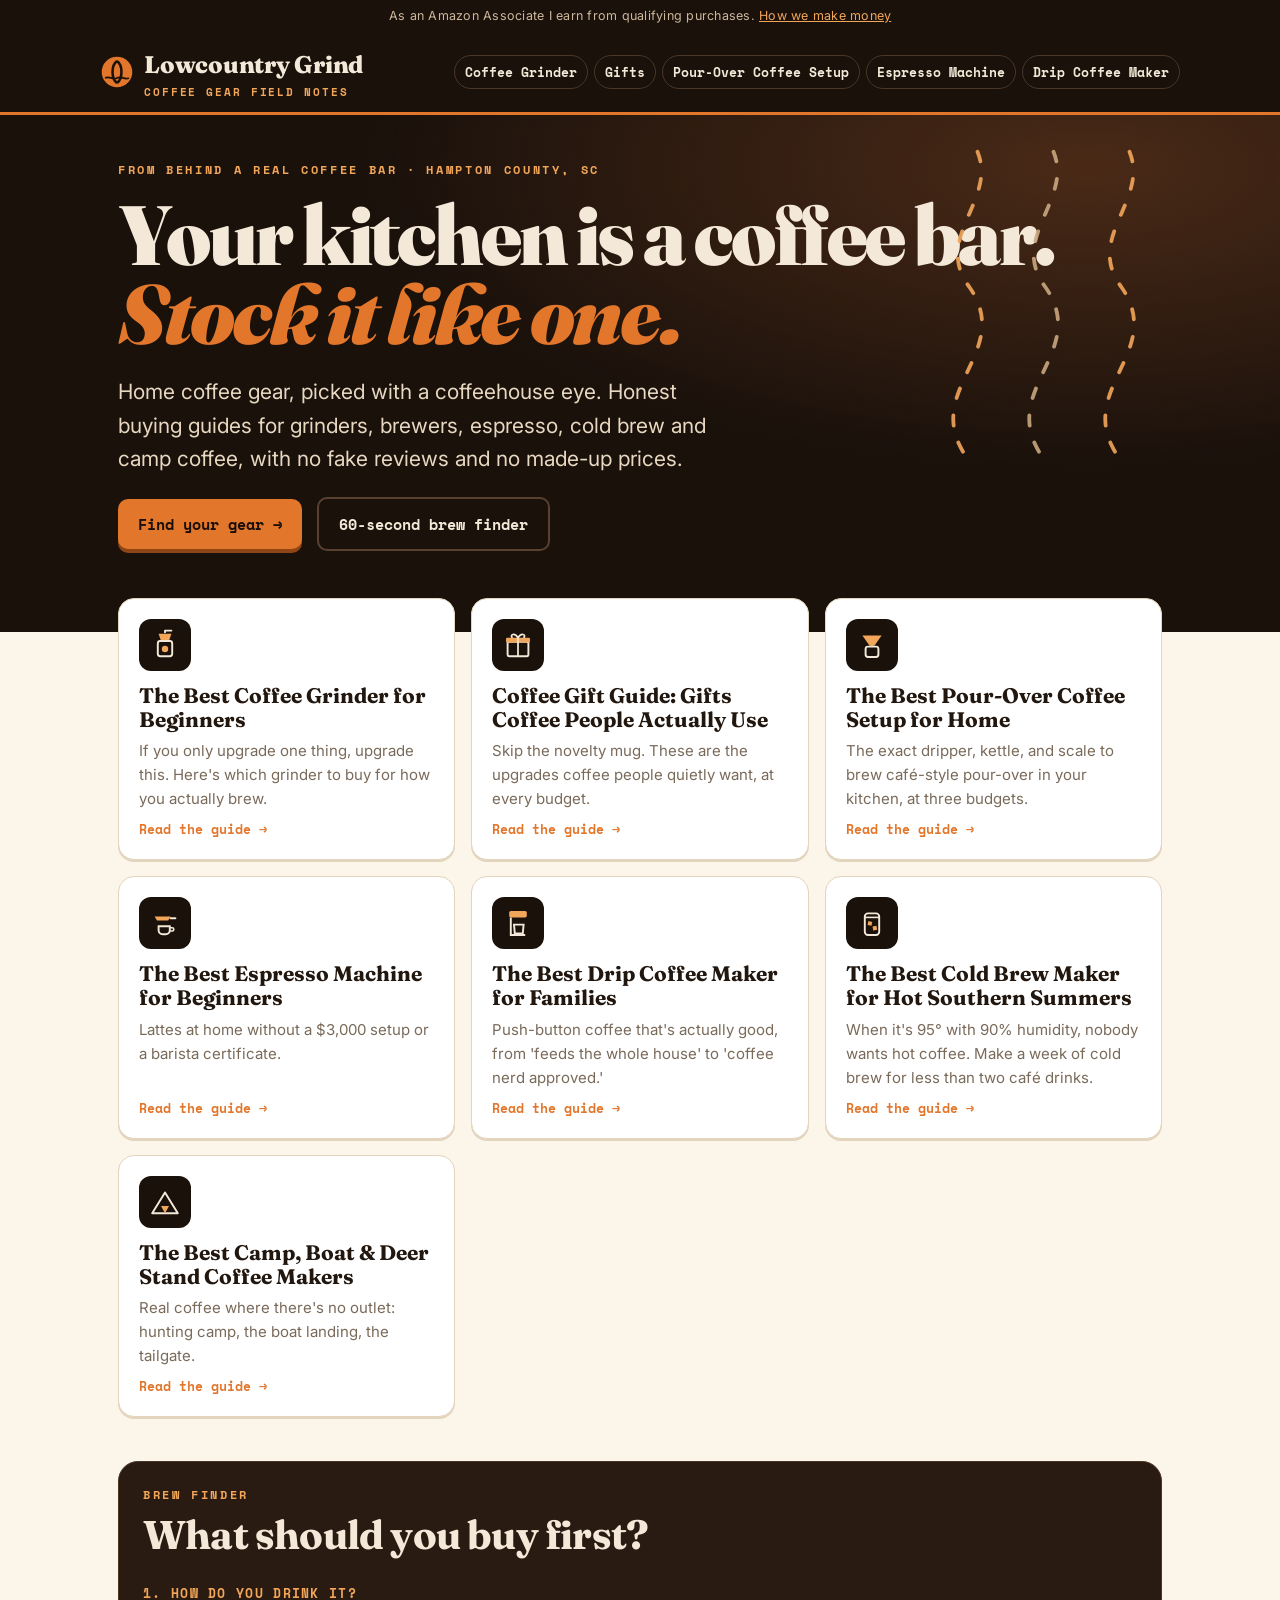
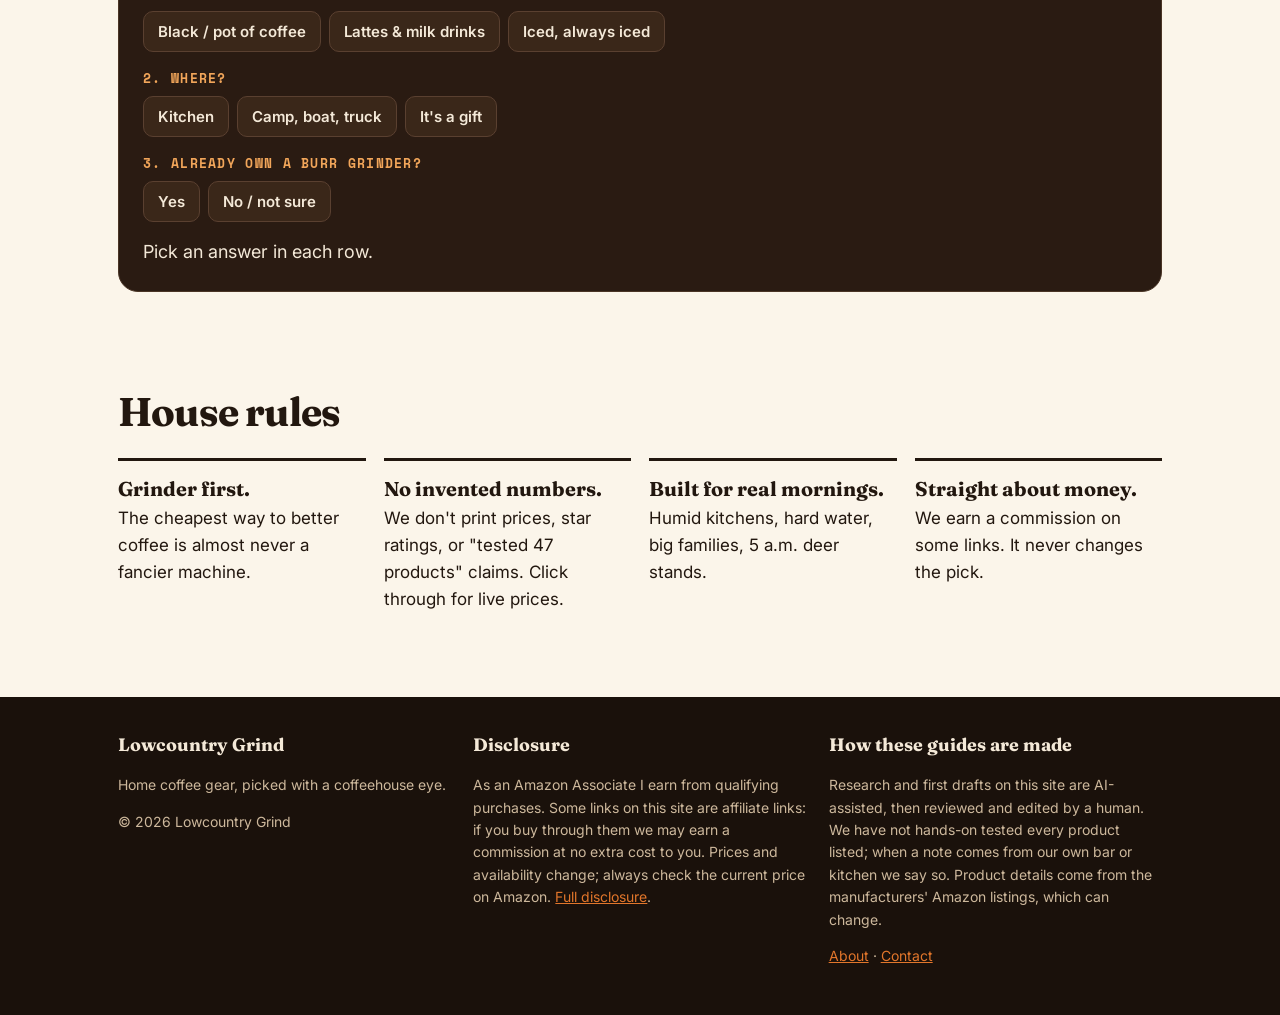
==== site/index.html @ ae2f2e87 "Lowcountry Grind: initial site from Grok Bot; fix empty AFF_TAG wiping the affiliate tag Co-Authored" ====
<!doctype html>
<html lang="en">
<head>
<meta charset="utf-8">
<meta name="viewport" content="width=device-width,initial-scale=1">
<title>Lowcountry Grind: Home coffee gear, picked with a coffeehouse eye.</title>
<meta name="description" content="Home coffee gear, picked with a coffeehouse eye.">
<link rel="canonical" href="https://example.com/">
<meta property="og:title" content="Lowcountry Grind: Home coffee gear, picked with a coffeehouse eye.">
<meta property="og:description" content="Home coffee gear, picked with a coffeehouse eye.">
<meta property="og:type" content="website">
<link rel="preconnect" href="https://fonts.googleapis.com"><link rel="preconnect" href="https://fonts.gstatic.com" crossorigin>
<link href="https://fonts.googleapis.com/css2?family=Fraunces:ital,opsz,wght@0,9..144,600;0,9..144,800;0,9..144,900;1,9..144,800&family=Inter:wght@400;600;700&family=Space+Mono:wght@400;700&display=swap" rel="stylesheet">
<link rel="stylesheet" href="style.css">
<script type="application/ld+json">{"@context": "https://schema.org", "@type": "WebSite", "name": "Lowcountry Grind", "url": "https://example.com"}</script>
</head>
<body>
<div class="disc-bar">As an Amazon Associate I earn from qualifying purchases. <a href="disclosure.html">How we make money</a></div>
<header class="top"><div class="wrap nav">
<a class="logo" href="index.html"><svg viewBox="0 0 40 40" aria-hidden="true"><circle cx="20" cy="20" r="18" fill="#e2762b"/><path d="M20 7c-7 5-7 21 0 26M20 7c7 5 7 21 0 26" fill="none" stroke="#1a110b" stroke-width="3"/><path d="M6 27c5-3 9 3 14 0s9 3 14 0" fill="none" stroke="#1a110b" stroke-width="2.2"/></svg><span>Lowcountry Grind<small>Coffee gear field notes</small></span></a>
<nav><a href="best-coffee-grinder-for-beginners.html">Coffee Grinder</a><a href="coffee-gift-guide.html">Gifts</a><a href="best-pour-over-coffee-setup.html">Pour-Over Coffee Setup</a><a href="best-espresso-machine-for-beginners.html">Espresso Machine</a><a href="best-drip-coffee-maker-for-families.html">Drip Coffee Maker</a></nav>
</div></header>
<section class="hero"><div class="wrap">
<svg class="steam" viewBox="0 0 300 260" aria-hidden="true"><path d="M90 250 C60 200 130 170 95 120 C65 80 120 50 100 10"/><path d="M150 250 C120 200 190 170 155 120 C125 80 180 50 160 10"/><path d="M210 250 C180 200 250 170 215 120 C185 80 240 50 220 10"/></svg>
<div class="kicker">From behind a real coffee bar &middot; Hampton County, SC</div>
<h1>Your kitchen is a coffee bar.<br><em>Stock it like one.</em></h1>
<p class="lede">Home coffee gear, picked with a coffeehouse eye. Honest buying guides for grinders, brewers, espresso, cold brew and camp coffee, with no fake reviews and no made-up prices.</p>
<p><a class="cta" href="#guides">Find your gear &rarr;</a> &nbsp; <a class="cta ghost" href="#finder">60-second brew finder</a></p>
</div></section>
<section class="board" id="guides"><div class="wrap"><div class="grid"><a class="gcard" href="best-coffee-grinder-for-beginners.html"><span class="gl"><svg viewBox="0 0 40 40"><path d="M12 6h16l-3 9H15z" fill="#f2a65a"/><rect x="11" y="15" width="18" height="19" rx="3" fill="none" stroke="#f4e9d8" stroke-width="2.4"/><path d="M20 4v-2M20 2h8" stroke="#f4e9d8" stroke-width="2.4" stroke-linecap="round"/><circle cx="20" cy="25" r="4" fill="#f2a65a"/></svg></span><h3>The Best Coffee Grinder for Beginners</h3><p>If you only upgrade one thing, upgrade this. Here&#x27;s which grinder to buy for how you actually brew.</p><span class="go">Read the guide &rarr;</span></a><a class="gcard" href="coffee-gift-guide.html"><span class="gl"><svg viewBox="0 0 40 40"><rect x="7" y="16" width="26" height="18" rx="2" fill="none" stroke="#f4e9d8" stroke-width="2.4"/><rect x="5" y="11" width="30" height="6" rx="1.5" fill="#f2a65a"/><path d="M20 11v23M20 11c-4-7-11-4-7 0M20 11c4-7 11-4 7 0" fill="none" stroke="#f4e9d8" stroke-width="2.2"/></svg></span><h3>Coffee Gift Guide: Gifts Coffee People Actually Use</h3><p>Skip the novelty mug. These are the upgrades coffee people quietly want, at every budget.</p><span class="go">Read the guide &rarr;</span></a><a class="gcard" href="best-pour-over-coffee-setup.html"><span class="gl"><svg viewBox="0 0 40 40"><path d="M8 8h24l-9 13h-6z" fill="#f2a65a"/><rect x="12" y="22" width="16" height="13" rx="3" fill="none" stroke="#f4e9d8" stroke-width="2.4"/><path d="M20 21v3" stroke="#f4e9d8" stroke-width="2.4" stroke-dasharray="1.5 2"/></svg></span><h3>The Best Pour-Over Coffee Setup for Home</h3><p>The exact dripper, kettle, and scale to brew café-style pour-over in your kitchen, at three budgets.</p><span class="go">Read the guide &rarr;</span></a><a class="gcard" href="best-espresso-machine-for-beginners.html"><span class="gl"><svg viewBox="0 0 40 40"><path d="M7 12h20l-3 5H10z" fill="#f2a65a"/><path d="M27 14h6" stroke="#f4e9d8" stroke-width="2.4" stroke-linecap="round"/><path d="M12 24h14v5a5 5 0 0 1-5 5h-4a5 5 0 0 1-5-5z" fill="none" stroke="#f4e9d8" stroke-width="2.4"/><path d="M26 26h3a2 2 0 0 1 0 4h-3" fill="none" stroke="#f4e9d8" stroke-width="2"/></svg></span><h3>The Best Espresso Machine for Beginners</h3><p>Lattes at home without a $3,000 setup or a barista certificate.</p><span class="go">Read the guide &rarr;</span></a><a class="gcard" href="best-drip-coffee-maker-for-families.html"><span class="gl"><svg viewBox="0 0 40 40"><rect x="9" y="5" width="22" height="8" rx="2" fill="#f2a65a"/><path d="M11 13v22h18" fill="none" stroke="#f4e9d8" stroke-width="2.4"/><path d="M15 22h12l-1 11H16z" fill="none" stroke="#f4e9d8" stroke-width="2.4"/></svg></span><h3>The Best Drip Coffee Maker for Families</h3><p>Push-button coffee that&#x27;s actually good, from &#x27;feeds the whole house&#x27; to &#x27;coffee nerd approved.&#x27;</p><span class="go">Read the guide &rarr;</span></a><a class="gcard" href="best-cold-brew-maker.html"><span class="gl"><svg viewBox="0 0 40 40"><rect x="11" y="8" width="18" height="27" rx="4" fill="none" stroke="#f4e9d8" stroke-width="2.4"/><rect x="15" y="18" width="5" height="5" fill="#f2a65a" transform="rotate(12 17 20)"/><rect x="21" y="24" width="5" height="5" fill="#f2a65a" transform="rotate(-10 23 26)"/><path d="M11 13h18" stroke="#f4e9d8" stroke-width="2"/></svg></span><h3>The Best Cold Brew Maker for Hot Southern Summers</h3><p>When it&#x27;s 95° with 90% humidity, nobody wants hot coffee. Make a week of cold brew for less than two café drinks.</p><span class="go">Read the guide &rarr;</span></a><a class="gcard" href="best-camp-coffee-maker.html"><span class="gl"><svg viewBox="0 0 40 40"><path d="M4 34L20 8l16 26z" fill="none" stroke="#f4e9d8" stroke-width="2.4" stroke-linejoin="round"/><path d="M20 34l-5-9h10z" fill="#f2a65a"/></svg></span><h3>The Best Camp, Boat &amp; Deer Stand Coffee Makers</h3><p>Real coffee where there&#x27;s no outlet: hunting camp, the boat landing, the tailgate.</p><span class="go">Read the guide &rarr;</span></a></div></div></section>
<section class="block" id="finder"><div class="wrap"><div class="finder">
<div class="kicker">Brew finder</div>
<h2 class="sec">What should you buy first?</h2>
<div class="q"><b>1. How do you drink it?</b><div class="opts" data-q="drink"><button data-v="black">Black / pot of coffee</button><button data-v="latte">Lattes &amp; milk drinks</button><button data-v="iced">Iced, always iced</button></div></div>
<div class="q"><b>2. Where?</b><div class="opts" data-q="where"><button data-v="home">Kitchen</button><button data-v="out">Camp, boat, truck</button><button data-v="gift">It's a gift</button></div></div>
<div class="q"><b>3. Already own a burr grinder?</b><div class="opts" data-q="grinder"><button data-v="yes">Yes</button><button data-v="no">No / not sure</button></div></div>
<div id="finder-out" aria-live="polite">Pick an answer in each row.</div>
</div></div></section>
<section class="block"><div class="wrap">
<h2 class="sec">House rules</h2>
<div class="manifesto">
<div><b>Grinder first.</b>The cheapest way to better coffee is almost never a fancier machine.</div>
<div><b>No invented numbers.</b>We don't print prices, star ratings, or "tested 47 products" claims. Click through for live prices.</div>
<div><b>Built for real mornings.</b>Humid kitchens, hard water, big families, 5 a.m. deer stands.</div>
<div><b>Straight about money.</b>We earn a commission on some links. It never changes the pick.</div>
</div></div></section>
<script>
(function(){var s={};var map={latte:'best-espresso-machine-for-beginners',iced:'best-cold-brew-maker',out:'best-camp-coffee-maker',gift:'coffee-gift-guide',nogrinder:'best-coffee-grinder-for-beginners',black:'best-drip-coffee-maker-for-families',pour:'best-pour-over-coffee-setup'};
var names={"best-coffee-grinder-for-beginners": "The Best Coffee Grinder for Beginners", "coffee-gift-guide": "Coffee Gift Guide: Gifts Coffee People Actually Use", "best-pour-over-coffee-setup": "The Best Pour-Over Coffee Setup for Home", "best-espresso-machine-for-beginners": "The Best Espresso Machine for Beginners", "best-drip-coffee-maker-for-families": "The Best Drip Coffee Maker for Families", "best-cold-brew-maker": "The Best Cold Brew Maker for Hot Southern Summers", "best-camp-coffee-maker": "The Best Camp, Boat & Deer Stand Coffee Makers"};
document.querySelectorAll('.opts').forEach(function(g){g.addEventListener('click',function(e){var b=e.target.closest('button');if(!b)return;g.querySelectorAll('button').forEach(function(x){x.classList.remove('on')});b.classList.add('on');s[g.dataset.q]=b.dataset.v;go();});});
function go(){var o=document.getElementById('finder-out');if(!(s.drink&&s.where&&s.grinder)){o.textContent='Keep going…';return;}
var k;if(s.where==='gift')k='gift';else if(s.where==='out')k='out';else if(s.grinder==='no'&&s.drink!=='iced')k='nogrinder';else if(s.drink==='latte')k='latte';else if(s.drink==='iced')k='iced';else k='black';
var slug=map[k];o.innerHTML='Start here: <a class="cta" href="'+slug+'.html">'+names[slug]+' &rarr;</a>';}})();
</script>

<footer><div class="wrap cols">
<div><h4>Lowcountry Grind</h4><p>Home coffee gear, picked with a coffeehouse eye.</p><p>&copy; 2026 Lowcountry Grind</p></div>
<div><h4>Disclosure</h4><p>As an Amazon Associate I earn from qualifying purchases. Some links on this site are affiliate links: if you buy through them we may earn a commission at no extra cost to you. Prices and availability change; always check the current price on Amazon. <a href="disclosure.html">Full disclosure</a>.</p></div>
<div><h4>How these guides are made</h4><p>Research and first drafts on this site are AI-assisted, then reviewed and edited by a human. We have not hands-on tested every product listed; when a note comes from our own bar or kitchen we say so. Product details come from the manufacturers&#x27; Amazon listings, which can change.</p><p><a href="about.html">About</a> &middot; <a href="mailto:hello@example.com">Contact</a></p></div>
</div></footer>
</body>
</html>
---- site/style.css ----
:root{--roast:#1a110b;--roast2:#2a1b12;--cream:#f4e9d8;--paper:#fbf5ea;--crema:#e2762b;--crema2:#f2a65a;--marsh:#5b7a52;--ink:#22170f;--muted:#7a6a5a;--line:#e3d4bd}
*{box-sizing:border-box}html{-webkit-text-size-adjust:100%}
body{margin:0;background:var(--paper);color:var(--ink);font:17px/1.6 "Inter",system-ui,-apple-system,Segoe UI,Roboto,sans-serif}
a{color:var(--crema)}img{max-width:100%}
.disc-bar{background:var(--roast);color:#cdb89c;font-size:12.5px;text-align:center;padding:6px 12px;letter-spacing:.02em}
.disc-bar a{color:var(--crema2)}
header.top{background:var(--roast);color:var(--cream);border-bottom:3px solid var(--crema)}
.wrap{max-width:1080px;margin:0 auto;padding:0 18px}
.nav{display:flex;align-items:center;justify-content:space-between;gap:12px;padding:14px 0;flex-wrap:wrap}
.logo{display:flex;align-items:center;gap:10px;color:var(--cream);text-decoration:none;font-family:"Fraunces",Georgia,serif;font-weight:800;font-size:24px;letter-spacing:-.01em}
.logo svg{width:34px;height:34px}
.logo small{display:block;font:600 10.5px/1 "Space Mono",monospace;letter-spacing:.18em;color:var(--crema2);text-transform:uppercase;margin-top:3px}
.nav nav{display:flex;gap:6px;flex-wrap:wrap}
.nav nav a{color:var(--cream);text-decoration:none;font:600 13px "Space Mono",monospace;padding:6px 10px;border:1px solid #4a3526;border-radius:999px}
.nav nav a:hover{border-color:var(--crema);color:var(--crema2)}
.hero{background:radial-gradient(1200px 500px at 85% 10%,#4a2a17 0,transparent 60%),var(--roast);color:var(--cream);padding:46px 0 64px;position:relative;overflow:hidden}
.hero h1{font-family:"Fraunces",Georgia,serif;font-weight:900;font-size:clamp(40px,8.5vw,84px);line-height:.95;margin:.2em 0 .25em;letter-spacing:-.03em}
.hero h1 em{color:var(--crema);font-style:italic}
.hero p.lede{font-size:clamp(17px,2.4vw,21px);max-width:620px;color:#e8d8c1}
.kicker{font:700 12px "Space Mono",monospace;letter-spacing:.22em;text-transform:uppercase;color:var(--crema2)}
.steam{position:absolute;right:4%;top:20px;width:min(42vw,380px);opacity:.9}
.steam path{fill:none;stroke:var(--crema2);stroke-width:3;stroke-linecap:round;stroke-dasharray:8 14;animation:rise 6s linear infinite}
.steam path:nth-child(2){animation-delay:-2s;stroke:#c9a77f}.steam path:nth-child(3){animation-delay:-4s}
@keyframes rise{to{stroke-dashoffset:-220}}
.cta{display:inline-block;background:var(--crema);color:#1a0f08;font:800 15px "Space Mono",monospace;padding:14px 20px;border-radius:10px;text-decoration:none;box-shadow:0 4px 0 #8f4515}
.cta:active{transform:translateY(2px);box-shadow:0 2px 0 #8f4515}
.cta.ghost{background:transparent;color:var(--cream);box-shadow:none;border:2px solid #5a4030}
.board{margin-top:-34px;position:relative}
.grid{display:grid;grid-template-columns:repeat(auto-fill,minmax(250px,1fr));gap:16px}
.gcard{background:#fff;border:1px solid var(--line);border-radius:16px;padding:20px;text-decoration:none;color:var(--ink);display:flex;flex-direction:column;gap:8px;transition:transform .15s,box-shadow .15s;box-shadow:0 2px 0 var(--line)}
.gcard:hover{transform:translateY(-3px);box-shadow:0 8px 24px rgba(40,20,5,.12)}
.gcard .gl{width:52px;height:52px;border-radius:12px;background:var(--roast);display:grid;place-items:center}
.gcard .gl svg{width:32px;height:32px}
.gcard h3{font-family:"Fraunces",Georgia,serif;font-size:21px;line-height:1.15;margin:4px 0 0}
.gcard p{margin:0;color:var(--muted);font-size:15px}
.gcard .go{margin-top:auto;font:700 13px "Space Mono",monospace;color:var(--crema)}
section.block{padding:44px 0}
h2.sec{font-family:"Fraunces",Georgia,serif;font-size:clamp(28px,4.5vw,40px);margin:0 0 14px;letter-spacing:-.02em}
.finder{background:var(--roast2);color:var(--cream);border-radius:20px;padding:24px;border:1px solid #4a3526}
.finder h2{color:var(--cream)}
.q{margin:16px 0}.q b{display:block;font:700 13px "Space Mono",monospace;letter-spacing:.1em;color:var(--crema2);text-transform:uppercase;margin-bottom:8px}
.opts{display:flex;flex-wrap:wrap;gap:8px}
.opts button{font:600 15px "Inter",sans-serif;background:#3a2719;color:var(--cream);border:1px solid #5a4030;padding:10px 14px;border-radius:10px;cursor:pointer}
.opts button.on{background:var(--crema);color:#1a0f08;border-color:var(--crema)}
#finder-out{margin-top:14px;font-size:18px;min-height:28px}
.manifesto{display:grid;grid-template-columns:repeat(auto-fit,minmax(220px,1fr));gap:18px}
.manifesto div{border-top:3px solid var(--ink);padding-top:12px}
.manifesto b{font-family:"Fraunces",Georgia,serif;font-size:20px;display:block}
/* guide */
.ghead{background:var(--roast);color:var(--cream);padding:34px 0 40px}
.ghead h1{font-family:"Fraunces",Georgia,serif;font-size:clamp(32px,6vw,58px);line-height:1;margin:.25em 0;letter-spacing:-.02em}
.ghead .dek{font-size:19px;color:#e8d8c1;max-width:700px}
.meta{font:12px "Space Mono",monospace;color:#bba78c}
.prose{max-width:720px}
.prose p{margin:0 0 1em}
.callout{background:#fff7ea;border:1px dashed var(--crema);border-radius:12px;padding:12px 16px;font-size:14.5px;color:#5a4636}
.picks{display:flex;flex-direction:column;gap:22px;margin:28px 0}
.ticket{background:#fff;border:1px solid var(--line);border-radius:6px;position:relative;display:grid;grid-template-columns:120px 1fr;overflow:hidden;box-shadow:0 2px 0 var(--line)}
.ticket:before,.ticket:after{content:"";position:absolute;left:112px;width:16px;height:16px;border-radius:50%;background:var(--paper);border:1px solid var(--line)}
.ticket:before{top:-9px}.ticket:after{bottom:-9px}
.stub{background:var(--roast);color:var(--cream);display:flex;flex-direction:column;align-items:center;justify-content:center;gap:8px;padding:14px 8px;border-right:2px dashed #6b4c36;text-align:center}
.stub .no{font:800 34px "Fraunces",Georgia,serif;color:var(--crema)}
.stub .lbl{font:700 10px "Space Mono",monospace;letter-spacing:.18em;color:#bba78c}
.stub svg{width:40px;height:40px}
.tbody{padding:18px 20px}
.award{display:inline-block;font:700 11.5px "Space Mono",monospace;letter-spacing:.08em;text-transform:uppercase;background:var(--marsh);color:#fff;padding:4px 9px;border-radius:4px}
.tbody h3{font-family:"Fraunces",Georgia,serif;font-size:24px;line-height:1.15;margin:10px 0 2px}
.brand{font:12px "Space Mono",monospace;color:var(--muted);text-transform:uppercase;letter-spacing:.1em}
.verdict{font-size:17px;margin:10px 0}
.pc{display:grid;grid-template-columns:1fr 1fr;gap:14px;font-size:15px}
.pc ul{margin:4px 0 0;padding-left:18px}.pc h4{margin:0;font:700 12px "Space Mono",monospace;letter-spacing:.12em;text-transform:uppercase}
.pc .pro h4{color:var(--marsh)}.pc .con h4{color:#a4462a}
.specs{display:flex;flex-wrap:wrap;gap:6px;margin:12px 0}
.specs span{font-size:13px;background:var(--cream);border-radius:6px;padding:4px 8px}
.buy{display:flex;align-items:center;gap:12px;flex-wrap:wrap;margin-top:14px}
.buy small{color:var(--muted);font-size:13px}
.tablewrap{overflow-x:auto;border:1px solid var(--line);border-radius:12px;background:#fff}
table.cmp{border-collapse:collapse;width:100%;min-width:640px;font-size:14.5px}
table.cmp th,table.cmp td{padding:10px 12px;border-bottom:1px solid var(--line);text-align:left;vertical-align:top}
table.cmp thead th{background:var(--roast);color:var(--cream);font:700 12px "Space Mono",monospace;letter-spacing:.08em;text-transform:uppercase;position:sticky;top:0}
table.cmp td:first-child{font-weight:700;white-space:nowrap}
.bartip{background:var(--marsh);color:#fff;border-radius:16px;padding:20px 22px;margin:30px 0}
.bartip b{font:700 12px "Space Mono",monospace;letter-spacing:.18em;text-transform:uppercase;display:block;margin-bottom:6px;color:#e5f0d8}
details{background:#fff;border:1px solid var(--line);border-radius:10px;padding:12px 16px;margin:8px 0}
details summary{font-weight:700;cursor:pointer}
footer{background:var(--roast);color:#cdb89c;padding:34px 0;font-size:14px;margin-top:40px}
footer h4{color:var(--cream);font-family:"Fraunces",Georgia,serif;font-size:18px;margin:0 0 6px}
footer .cols{display:grid;grid-template-columns:repeat(auto-fit,minmax(240px,1fr));gap:22px}
@media (max-width:560px){.ticket{grid-template-columns:1fr}.ticket:before,.ticket:after{display:none}.stub{flex-direction:row;border-right:0;border-bottom:2px dashed #6b4c36}.pc{grid-template-columns:1fr}.steam{opacity:.35}}
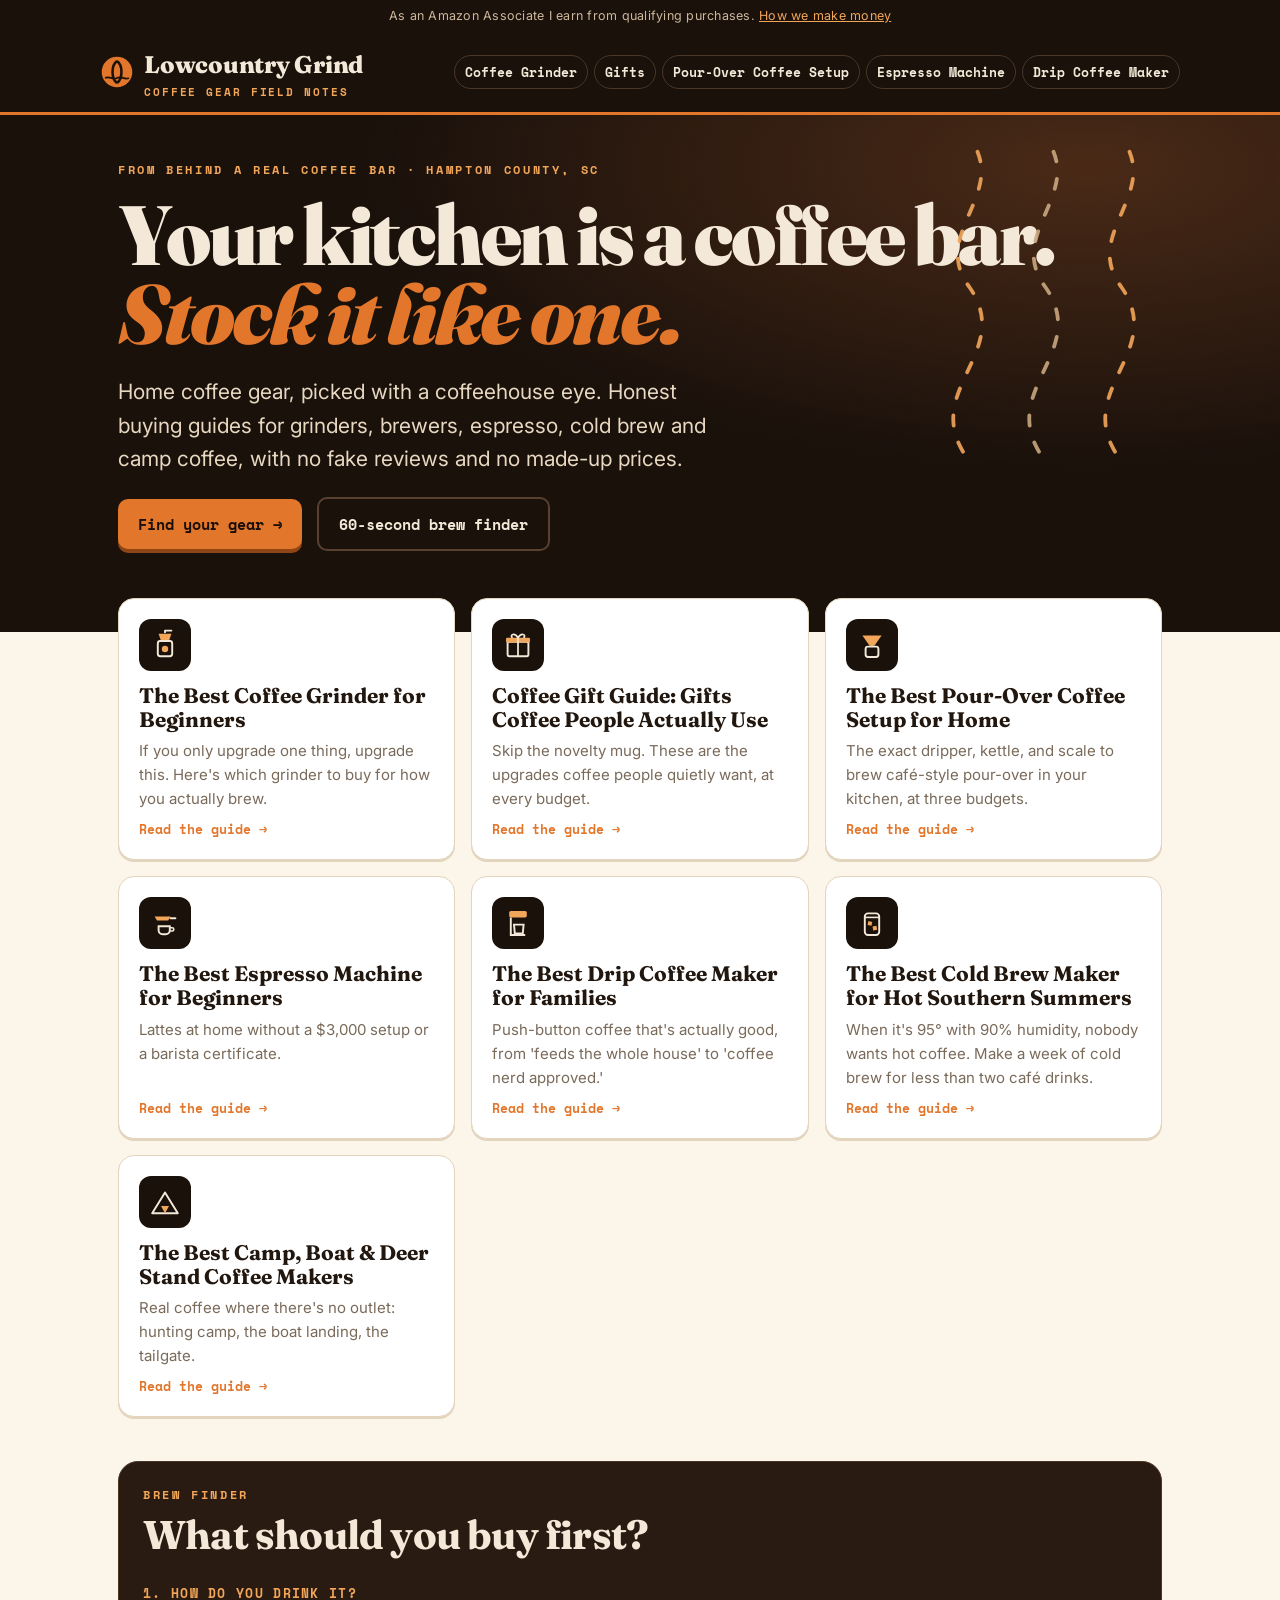
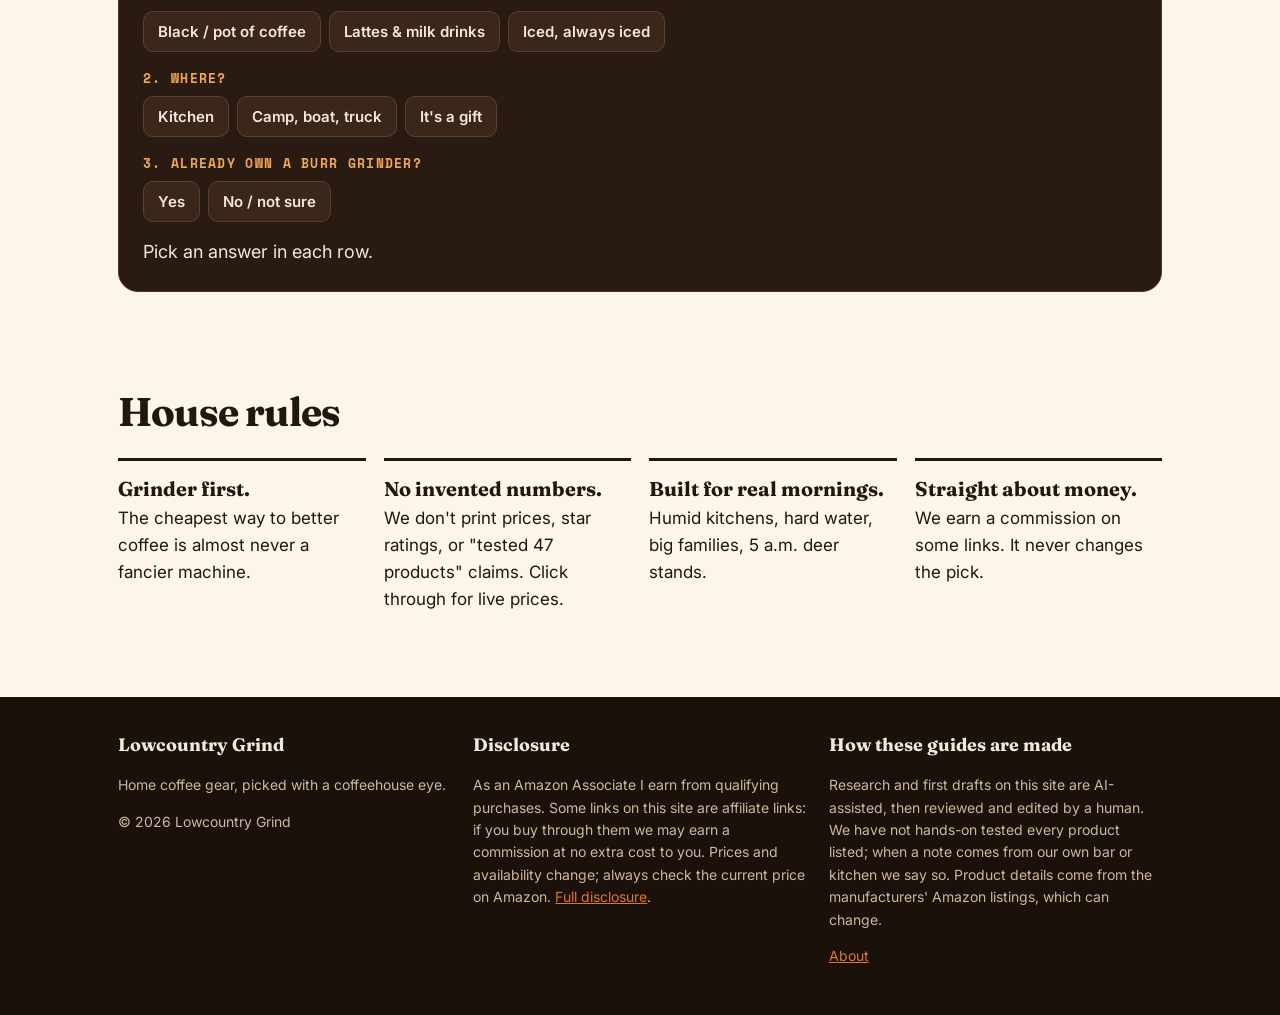
==== commit 0b3c7607: "Honest wording on owner claims; hide Contact until an email is set Co-Authored-By: Claude Opus 5.5 <" ====
--- a/site/index.html
+++ b/site/index.html
@@ -56,7 +56,7 @@
 <footer><div class="wrap cols">
 <div><h4>Lowcountry Grind</h4><p>Home coffee gear, picked with a coffeehouse eye.</p><p>&copy; 2026 Lowcountry Grind</p></div>
 <div><h4>Disclosure</h4><p>As an Amazon Associate I earn from qualifying purchases. Some links on this site are affiliate links: if you buy through them we may earn a commission at no extra cost to you. Prices and availability change; always check the current price on Amazon. <a href="disclosure.html">Full disclosure</a>.</p></div>
-<div><h4>How these guides are made</h4><p>Research and first drafts on this site are AI-assisted, then reviewed and edited by a human. We have not hands-on tested every product listed; when a note comes from our own bar or kitchen we say so. Product details come from the manufacturers&#x27; Amazon listings, which can change.</p><p><a href="about.html">About</a> &middot; <a href="mailto:hello@example.com">Contact</a></p></div>
+<div><h4>How these guides are made</h4><p>Research and first drafts on this site are AI-assisted, then reviewed and edited by a human. We have not hands-on tested every product listed; when a note comes from our own bar or kitchen we say so. Product details come from the manufacturers&#x27; Amazon listings, which can change.</p><p><a href="about.html">About</a></p></div>
 </div></footer>
 </body>
 </html>
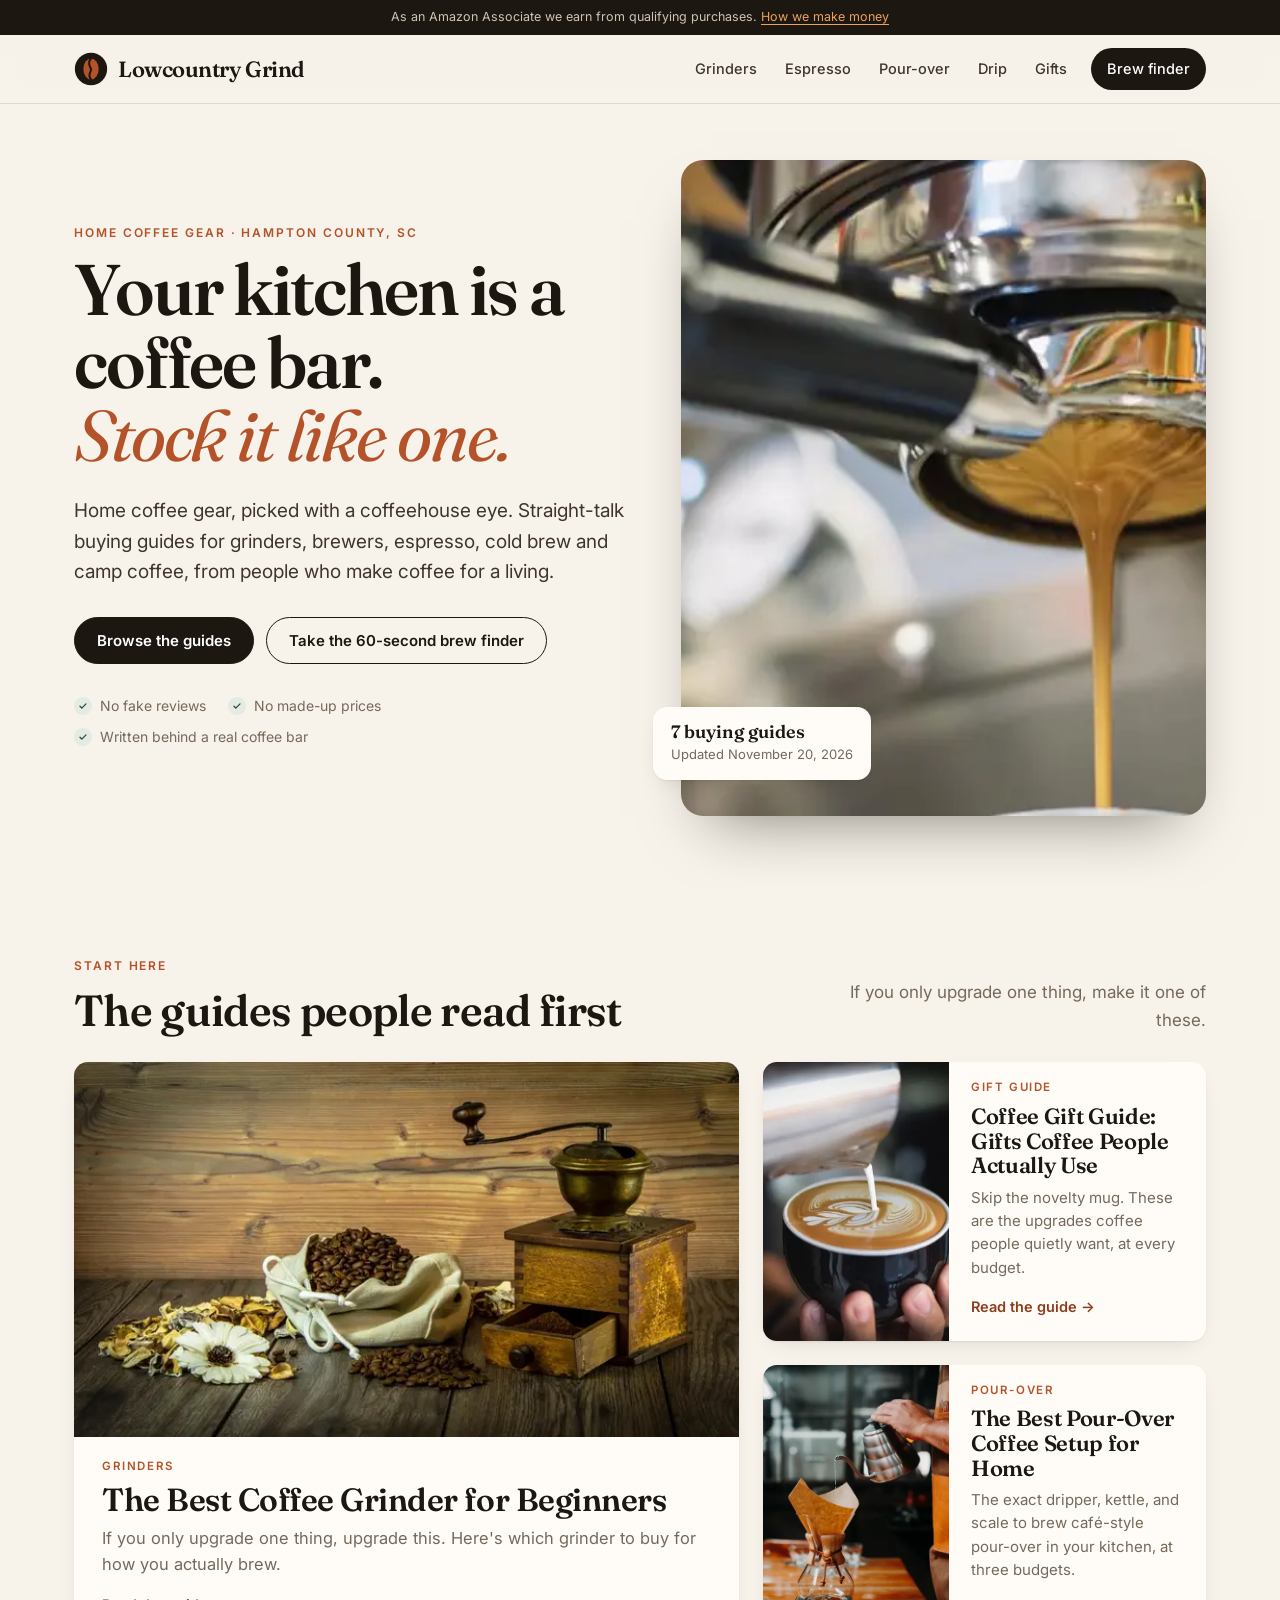
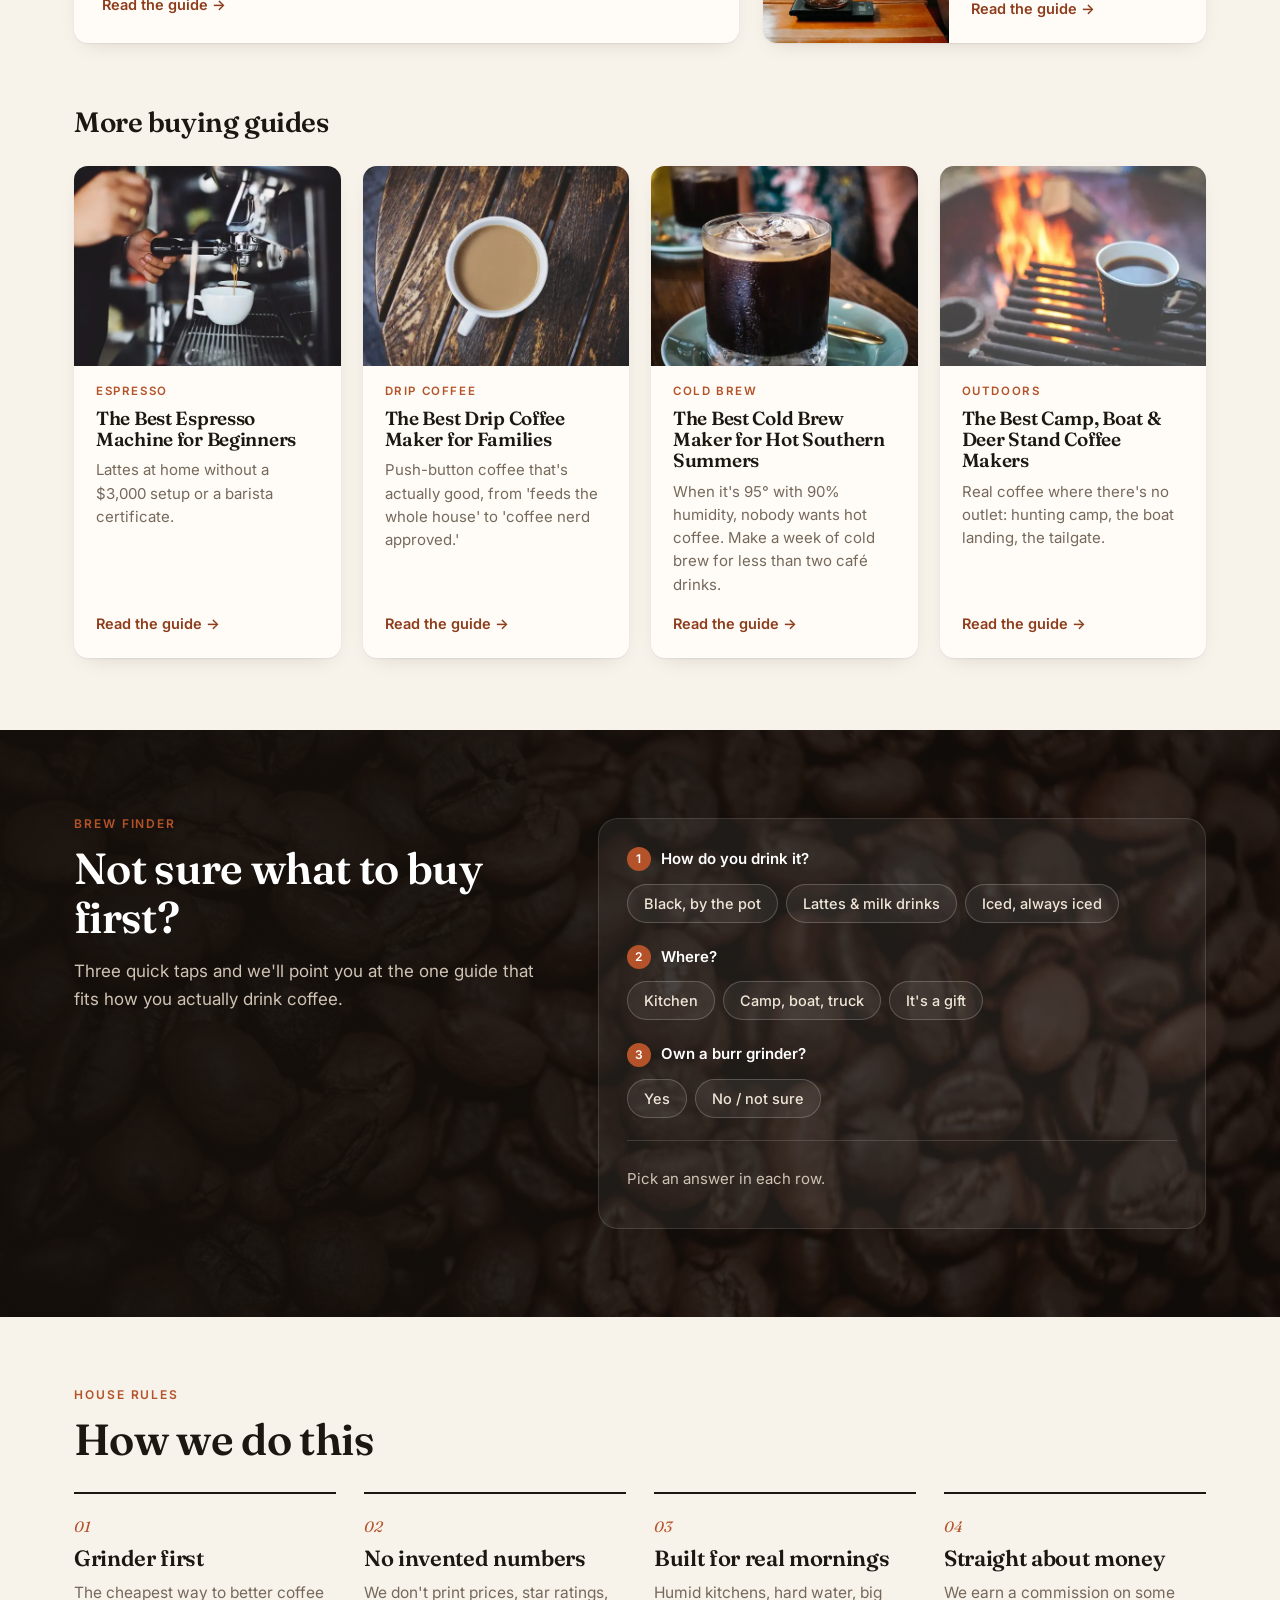
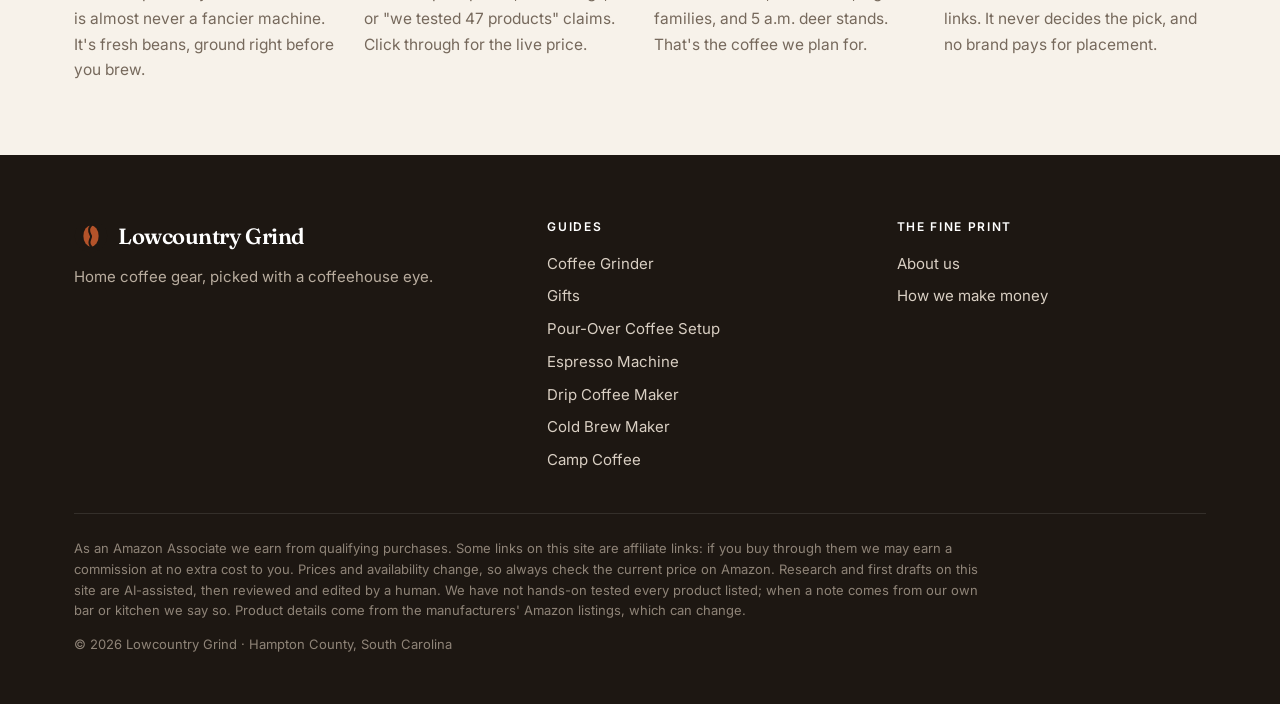
==== commit f7419f00: "Redesign: editorial look with CC0 photography, short-list box, TOC, related guides, og:image; custom" ====
--- a/site/index.html
+++ b/site/index.html
@@ -5,58 +5,83 @@
 <meta name="viewport" content="width=device-width,initial-scale=1">
 <title>Lowcountry Grind: Home coffee gear, picked with a coffeehouse eye.</title>
 <meta name="description" content="Home coffee gear, picked with a coffeehouse eye.">
-<link rel="canonical" href="https://example.com/">
+<link rel="canonical" href="https://lowcountrygrind.com/">
+<meta name="theme-color" content="#1d1712">
+<meta property="og:site_name" content="Lowcountry Grind">
 <meta property="og:title" content="Lowcountry Grind: Home coffee gear, picked with a coffeehouse eye.">
 <meta property="og:description" content="Home coffee gear, picked with a coffeehouse eye.">
 <meta property="og:type" content="website">
+<meta property="og:url" content="https://lowcountrygrind.com/">
+<meta property="og:image" content="https://lowcountrygrind.com/img/hero-alt.webp">
+<meta name="twitter:card" content="summary_large_image">
+<link rel="icon" href="favicon.svg" type="image/svg+xml">
 <link rel="preconnect" href="https://fonts.googleapis.com"><link rel="preconnect" href="https://fonts.gstatic.com" crossorigin>
-<link href="https://fonts.googleapis.com/css2?family=Fraunces:ital,opsz,wght@0,9..144,600;0,9..144,800;0,9..144,900;1,9..144,800&family=Inter:wght@400;600;700&family=Space+Mono:wght@400;700&display=swap" rel="stylesheet">
+<link href="https://fonts.googleapis.com/css2?family=Fraunces:ital,opsz,wght@0,9..144,400;0,9..144,600;0,9..144,700;1,9..144,400;1,9..144,600&family=Inter:wght@400;500;600;700&display=swap" rel="stylesheet">
 <link rel="stylesheet" href="style.css">
-<script type="application/ld+json">{"@context": "https://schema.org", "@type": "WebSite", "name": "Lowcountry Grind", "url": "https://example.com"}</script>
+<script type="application/ld+json">{"@context": "https://schema.org", "@type": "WebSite", "name": "Lowcountry Grind", "url": "https://lowcountrygrind.com"}</script>
 </head>
 <body>
-<div class="disc-bar">As an Amazon Associate I earn from qualifying purchases. <a href="disclosure.html">How we make money</a></div>
+<div class="disc-bar">As an Amazon Associate we earn from qualifying purchases. <a href="disclosure.html">How we make money</a></div>
 <header class="top"><div class="wrap nav">
-<a class="logo" href="index.html"><svg viewBox="0 0 40 40" aria-hidden="true"><circle cx="20" cy="20" r="18" fill="#e2762b"/><path d="M20 7c-7 5-7 21 0 26M20 7c7 5 7 21 0 26" fill="none" stroke="#1a110b" stroke-width="3"/><path d="M6 27c5-3 9 3 14 0s9 3 14 0" fill="none" stroke="#1a110b" stroke-width="2.2"/></svg><span>Lowcountry Grind<small>Coffee gear field notes</small></span></a>
-<nav><a href="best-coffee-grinder-for-beginners.html">Coffee Grinder</a><a href="coffee-gift-guide.html">Gifts</a><a href="best-pour-over-coffee-setup.html">Pour-Over Coffee Setup</a><a href="best-espresso-machine-for-beginners.html">Espresso Machine</a><a href="best-drip-coffee-maker-for-families.html">Drip Coffee Maker</a></nav>
+<a class="logo" href="index.html" aria-label="Lowcountry Grind home"><svg viewBox="0 0 40 40" aria-hidden="true"><circle cx="20" cy="20" r="19" fill="#1d1712"/><ellipse cx="20" cy="20" rx="9" ry="12.5" fill="#b4532a"/><path d="M20 8c-5 4.5-1 9.5 0 12s-5 7.5 0 12" fill="none" stroke="#1d1712" stroke-width="2.4" stroke-linecap="round"/></svg><span class="wordmark">Lowcountry Grind</span></a>
+<input type="checkbox" id="navt" class="navt" aria-label="Menu"><label for="navt" class="burger" aria-hidden="true"><span></span></label>
+<nav class="menu"><a href="best-coffee-grinder-for-beginners.html">Grinders</a><a href="best-espresso-machine-for-beginners.html">Espresso</a><a href="best-pour-over-coffee-setup.html">Pour-over</a><a href="best-drip-coffee-maker-for-families.html">Drip</a><a href="coffee-gift-guide.html">Gifts</a><a class="nav-cta" href="index.html#finder">Brew finder</a></nav>
 </div></header>
-<section class="hero"><div class="wrap">
-<svg class="steam" viewBox="0 0 300 260" aria-hidden="true"><path d="M90 250 C60 200 130 170 95 120 C65 80 120 50 100 10"/><path d="M150 250 C120 200 190 170 155 120 C125 80 180 50 160 10"/><path d="M210 250 C180 200 250 170 215 120 C185 80 240 50 220 10"/></svg>
-<div class="kicker">From behind a real coffee bar &middot; Hampton County, SC</div>
-<h1>Your kitchen is a coffee bar.<br><em>Stock it like one.</em></h1>
-<p class="lede">Home coffee gear, picked with a coffeehouse eye. Honest buying guides for grinders, brewers, espresso, cold brew and camp coffee, with no fake reviews and no made-up prices.</p>
-<p><a class="cta" href="#guides">Find your gear &rarr;</a> &nbsp; <a class="cta ghost" href="#finder">60-second brew finder</a></p>
+<section class="hero"><div class="wrap hero-grid">
+<div class="hero-copy">
+<div class="eyebrow">Home coffee gear &middot; Hampton County, SC</div>
+<h1>Your kitchen is a coffee bar. <em>Stock it like one.</em></h1>
+<p class="lede">Home coffee gear, picked with a coffeehouse eye. Straight-talk buying guides for grinders, brewers, espresso, cold brew and camp coffee, from people who make coffee for a living.</p>
+<div class="ctas"><a class="btn" href="#guides">Browse the guides</a><a class="btn btn-ghost" href="#finder">Take the 60-second brew finder</a></div>
+<ul class="trust"><li>No fake reviews</li><li>No made-up prices</li><li>Written behind a real coffee bar</li></ul>
+</div>
+<figure class="hero-img"><img src="img/hero-alt.webp" srcset="img/hero-alt-sm.webp 640w, img/hero-alt.webp 1200w" sizes="(max-width: 900px) 100vw, 50vw" alt="Espresso pouring from a portafilter" width="960" height="640" fetchpriority="high">
+<figcaption><b>7 buying guides</b><span>Updated November 20, 2026</span></figcaption></figure>
 </div></section>
-<section class="board" id="guides"><div class="wrap"><div class="grid"><a class="gcard" href="best-coffee-grinder-for-beginners.html"><span class="gl"><svg viewBox="0 0 40 40"><path d="M12 6h16l-3 9H15z" fill="#f2a65a"/><rect x="11" y="15" width="18" height="19" rx="3" fill="none" stroke="#f4e9d8" stroke-width="2.4"/><path d="M20 4v-2M20 2h8" stroke="#f4e9d8" stroke-width="2.4" stroke-linecap="round"/><circle cx="20" cy="25" r="4" fill="#f2a65a"/></svg></span><h3>The Best Coffee Grinder for Beginners</h3><p>If you only upgrade one thing, upgrade this. Here&#x27;s which grinder to buy for how you actually brew.</p><span class="go">Read the guide &rarr;</span></a><a class="gcard" href="coffee-gift-guide.html"><span class="gl"><svg viewBox="0 0 40 40"><rect x="7" y="16" width="26" height="18" rx="2" fill="none" stroke="#f4e9d8" stroke-width="2.4"/><rect x="5" y="11" width="30" height="6" rx="1.5" fill="#f2a65a"/><path d="M20 11v23M20 11c-4-7-11-4-7 0M20 11c4-7 11-4 7 0" fill="none" stroke="#f4e9d8" stroke-width="2.2"/></svg></span><h3>Coffee Gift Guide: Gifts Coffee People Actually Use</h3><p>Skip the novelty mug. These are the upgrades coffee people quietly want, at every budget.</p><span class="go">Read the guide &rarr;</span></a><a class="gcard" href="best-pour-over-coffee-setup.html"><span class="gl"><svg viewBox="0 0 40 40"><path d="M8 8h24l-9 13h-6z" fill="#f2a65a"/><rect x="12" y="22" width="16" height="13" rx="3" fill="none" stroke="#f4e9d8" stroke-width="2.4"/><path d="M20 21v3" stroke="#f4e9d8" stroke-width="2.4" stroke-dasharray="1.5 2"/></svg></span><h3>The Best Pour-Over Coffee Setup for Home</h3><p>The exact dripper, kettle, and scale to brew café-style pour-over in your kitchen, at three budgets.</p><span class="go">Read the guide &rarr;</span></a><a class="gcard" href="best-espresso-machine-for-beginners.html"><span class="gl"><svg viewBox="0 0 40 40"><path d="M7 12h20l-3 5H10z" fill="#f2a65a"/><path d="M27 14h6" stroke="#f4e9d8" stroke-width="2.4" stroke-linecap="round"/><path d="M12 24h14v5a5 5 0 0 1-5 5h-4a5 5 0 0 1-5-5z" fill="none" stroke="#f4e9d8" stroke-width="2.4"/><path d="M26 26h3a2 2 0 0 1 0 4h-3" fill="none" stroke="#f4e9d8" stroke-width="2"/></svg></span><h3>The Best Espresso Machine for Beginners</h3><p>Lattes at home without a $3,000 setup or a barista certificate.</p><span class="go">Read the guide &rarr;</span></a><a class="gcard" href="best-drip-coffee-maker-for-families.html"><span class="gl"><svg viewBox="0 0 40 40"><rect x="9" y="5" width="22" height="8" rx="2" fill="#f2a65a"/><path d="M11 13v22h18" fill="none" stroke="#f4e9d8" stroke-width="2.4"/><path d="M15 22h12l-1 11H16z" fill="none" stroke="#f4e9d8" stroke-width="2.4"/></svg></span><h3>The Best Drip Coffee Maker for Families</h3><p>Push-button coffee that&#x27;s actually good, from &#x27;feeds the whole house&#x27; to &#x27;coffee nerd approved.&#x27;</p><span class="go">Read the guide &rarr;</span></a><a class="gcard" href="best-cold-brew-maker.html"><span class="gl"><svg viewBox="0 0 40 40"><rect x="11" y="8" width="18" height="27" rx="4" fill="none" stroke="#f4e9d8" stroke-width="2.4"/><rect x="15" y="18" width="5" height="5" fill="#f2a65a" transform="rotate(12 17 20)"/><rect x="21" y="24" width="5" height="5" fill="#f2a65a" transform="rotate(-10 23 26)"/><path d="M11 13h18" stroke="#f4e9d8" stroke-width="2"/></svg></span><h3>The Best Cold Brew Maker for Hot Southern Summers</h3><p>When it&#x27;s 95° with 90% humidity, nobody wants hot coffee. Make a week of cold brew for less than two café drinks.</p><span class="go">Read the guide &rarr;</span></a><a class="gcard" href="best-camp-coffee-maker.html"><span class="gl"><svg viewBox="0 0 40 40"><path d="M4 34L20 8l16 26z" fill="none" stroke="#f4e9d8" stroke-width="2.4" stroke-linejoin="round"/><path d="M20 34l-5-9h10z" fill="#f2a65a"/></svg></span><h3>The Best Camp, Boat &amp; Deer Stand Coffee Makers</h3><p>Real coffee where there&#x27;s no outlet: hunting camp, the boat landing, the tailgate.</p><span class="go">Read the guide &rarr;</span></a></div></div></section>
-<section class="block" id="finder"><div class="wrap"><div class="finder">
-<div class="kicker">Brew finder</div>
-<h2 class="sec">What should you buy first?</h2>
-<div class="q"><b>1. How do you drink it?</b><div class="opts" data-q="drink"><button data-v="black">Black / pot of coffee</button><button data-v="latte">Lattes &amp; milk drinks</button><button data-v="iced">Iced, always iced</button></div></div>
-<div class="q"><b>2. Where?</b><div class="opts" data-q="where"><button data-v="home">Kitchen</button><button data-v="out">Camp, boat, truck</button><button data-v="gift">It's a gift</button></div></div>
-<div class="q"><b>3. Already own a burr grinder?</b><div class="opts" data-q="grinder"><button data-v="yes">Yes</button><button data-v="no">No / not sure</button></div></div>
-<div id="finder-out" aria-live="polite">Pick an answer in each row.</div>
-</div></div></section>
-<section class="block"><div class="wrap">
-<h2 class="sec">House rules</h2>
-<div class="manifesto">
-<div><b>Grinder first.</b>The cheapest way to better coffee is almost never a fancier machine.</div>
-<div><b>No invented numbers.</b>We don't print prices, star ratings, or "tested 47 products" claims. Click through for live prices.</div>
-<div><b>Built for real mornings.</b>Humid kitchens, hard water, big families, 5 a.m. deer stands.</div>
-<div><b>Straight about money.</b>We earn a commission on some links. It never changes the pick.</div>
-</div></div></section>
+
+<section class="sect" id="guides"><div class="wrap">
+<div class="sect-head"><div><div class="eyebrow">Start here</div><h2>The guides people read first</h2></div><p>If you only upgrade one thing, make it one of these.</p></div>
+<div class="featured"><a class="gcard" href="best-coffee-grinder-for-beginners.html"><div class="ph"><img src="img/grinder-sm.webp" alt="A hand coffee grinder beside a sack of roasted beans" loading="lazy" width="640" height="427"></div><div class="gc-body"><span class="tag">Grinders</span><h3>The Best Coffee Grinder for Beginners</h3><p>If you only upgrade one thing, upgrade this. Here&#x27;s which grinder to buy for how you actually brew.</p><span class="go">Read the guide &rarr;</span></div></a><a class="gcard" href="coffee-gift-guide.html"><div class="ph"><img src="img/gift-sm.webp" alt="Latte art in a cup held in two hands" loading="lazy" width="640" height="427"></div><div class="gc-body"><span class="tag">Gift guide</span><h3>Coffee Gift Guide: Gifts Coffee People Actually Use</h3><p>Skip the novelty mug. These are the upgrades coffee people quietly want, at every budget.</p><span class="go">Read the guide &rarr;</span></div></a><a class="gcard" href="best-pour-over-coffee-setup.html"><div class="ph"><img src="img/pourover-sm.webp" alt="Water poured from a gooseneck kettle into a pour-over brewer" loading="lazy" width="640" height="427"></div><div class="gc-body"><span class="tag">Pour-over</span><h3>The Best Pour-Over Coffee Setup for Home</h3><p>The exact dripper, kettle, and scale to brew café-style pour-over in your kitchen, at three budgets.</p><span class="go">Read the guide &rarr;</span></div></a></div>
+<div class="sect-head sect-head-sm"><h2>More buying guides</h2></div>
+<div class="cards"><a class="gcard" href="best-espresso-machine-for-beginners.html"><div class="ph"><img src="img/espresso-sm.webp" alt="Espresso pulling into a white cup" loading="lazy" width="640" height="427"></div><div class="gc-body"><span class="tag">Espresso</span><h3>The Best Espresso Machine for Beginners</h3><p>Lattes at home without a $3,000 setup or a barista certificate.</p><span class="go">Read the guide &rarr;</span></div></a><a class="gcard" href="best-drip-coffee-maker-for-families.html"><div class="ph"><img src="img/drip-sm.webp" alt="A mug of coffee with cream on a wooden table" loading="lazy" width="640" height="427"></div><div class="gc-body"><span class="tag">Drip coffee</span><h3>The Best Drip Coffee Maker for Families</h3><p>Push-button coffee that&#x27;s actually good, from &#x27;feeds the whole house&#x27; to &#x27;coffee nerd approved.&#x27;</p><span class="go">Read the guide &rarr;</span></div></a><a class="gcard" href="best-cold-brew-maker.html"><div class="ph"><img src="img/coldbrew-sm.webp" alt="Iced coffee in a glass" loading="lazy" width="640" height="427"></div><div class="gc-body"><span class="tag">Cold brew</span><h3>The Best Cold Brew Maker for Hot Southern Summers</h3><p>When it&#x27;s 95° with 90% humidity, nobody wants hot coffee. Make a week of cold brew for less than two café drinks.</p><span class="go">Read the guide &rarr;</span></div></a><a class="gcard" href="best-camp-coffee-maker.html"><div class="ph"><img src="img/camp-sm.webp" alt="A mug of coffee on a grill over a campfire" loading="lazy" width="640" height="427"></div><div class="gc-body"><span class="tag">Outdoors</span><h3>The Best Camp, Boat &amp; Deer Stand Coffee Makers</h3><p>Real coffee where there&#x27;s no outlet: hunting camp, the boat landing, the tailgate.</p><span class="go">Read the guide &rarr;</span></div></a></div>
+</div></section>
+
+<section class="finder-band" id="finder"><div class="wrap"><div class="finder">
+<div class="finder-intro"><div class="eyebrow">Brew finder</div><h2>Not sure what to buy first?</h2><p>Three quick taps and we'll point you at the one guide that fits how you actually drink coffee.</p></div>
+<div class="finder-qs">
+<div class="q"><b><i>1</i>How do you drink it?</b><div class="opts" data-q="drink"><button type="button" data-v="black">Black, by the pot</button><button type="button" data-v="latte">Lattes &amp; milk drinks</button><button type="button" data-v="iced">Iced, always iced</button></div></div>
+<div class="q"><b><i>2</i>Where?</b><div class="opts" data-q="where"><button type="button" data-v="home">Kitchen</button><button type="button" data-v="out">Camp, boat, truck</button><button type="button" data-v="gift">It's a gift</button></div></div>
+<div class="q"><b><i>3</i>Own a burr grinder?</b><div class="opts" data-q="grinder"><button type="button" data-v="yes">Yes</button><button type="button" data-v="no">No / not sure</button></div></div>
+<div id="finder-out" class="finder-out" aria-live="polite">Pick an answer in each row.</div>
+</div></div></div></section>
+
+<section class="sect"><div class="wrap">
+<div class="sect-head"><div><div class="eyebrow">House rules</div><h2>How we do this</h2></div></div>
+<div class="rules">
+<div><span>01</span><h3>Grinder first</h3><p>The cheapest way to better coffee is almost never a fancier machine. It's fresh beans, ground right before you brew.</p></div>
+<div><span>02</span><h3>No invented numbers</h3><p>We don't print prices, star ratings, or "we tested 47 products" claims. Click through for the live price.</p></div>
+<div><span>03</span><h3>Built for real mornings</h3><p>Humid kitchens, hard water, big families, and 5 a.m. deer stands. That's the coffee we plan for.</p></div>
+<div><span>04</span><h3>Straight about money</h3><p>We earn a commission on some links. It never decides the pick, and no brand pays for placement.</p></div>
+</div>
+</div></section>
+
 <script>
 (function(){var s={};var map={latte:'best-espresso-machine-for-beginners',iced:'best-cold-brew-maker',out:'best-camp-coffee-maker',gift:'coffee-gift-guide',nogrinder:'best-coffee-grinder-for-beginners',black:'best-drip-coffee-maker-for-families',pour:'best-pour-over-coffee-setup'};
 var names={"best-coffee-grinder-for-beginners": "The Best Coffee Grinder for Beginners", "coffee-gift-guide": "Coffee Gift Guide: Gifts Coffee People Actually Use", "best-pour-over-coffee-setup": "The Best Pour-Over Coffee Setup for Home", "best-espresso-machine-for-beginners": "The Best Espresso Machine for Beginners", "best-drip-coffee-maker-for-families": "The Best Drip Coffee Maker for Families", "best-cold-brew-maker": "The Best Cold Brew Maker for Hot Southern Summers", "best-camp-coffee-maker": "The Best Camp, Boat & Deer Stand Coffee Makers"};
 document.querySelectorAll('.opts').forEach(function(g){g.addEventListener('click',function(e){var b=e.target.closest('button');if(!b)return;g.querySelectorAll('button').forEach(function(x){x.classList.remove('on')});b.classList.add('on');s[g.dataset.q]=b.dataset.v;go();});});
 function go(){var o=document.getElementById('finder-out');if(!(s.drink&&s.where&&s.grinder)){o.textContent='Keep going…';return;}
 var k;if(s.where==='gift')k='gift';else if(s.where==='out')k='out';else if(s.grinder==='no'&&s.drink!=='iced')k='nogrinder';else if(s.drink==='latte')k='latte';else if(s.drink==='iced')k='iced';else k='black';
-var slug=map[k];o.innerHTML='Start here: <a class="cta" href="'+slug+'.html">'+names[slug]+' &rarr;</a>';}})();
+var slug=map[k];o.innerHTML='<span>Start here</span><a class="btn" href="'+slug+'.html">'+names[slug]+' &rarr;</a>';o.classList.add('done');}})();
 </script>
 
-<footer><div class="wrap cols">
-<div><h4>Lowcountry Grind</h4><p>Home coffee gear, picked with a coffeehouse eye.</p><p>&copy; 2026 Lowcountry Grind</p></div>
-<div><h4>Disclosure</h4><p>As an Amazon Associate I earn from qualifying purchases. Some links on this site are affiliate links: if you buy through them we may earn a commission at no extra cost to you. Prices and availability change; always check the current price on Amazon. <a href="disclosure.html">Full disclosure</a>.</p></div>
-<div><h4>How these guides are made</h4><p>Research and first drafts on this site are AI-assisted, then reviewed and edited by a human. We have not hands-on tested every product listed; when a note comes from our own bar or kitchen we say so. Product details come from the manufacturers&#x27; Amazon listings, which can change.</p><p><a href="about.html">About</a></p></div>
+<footer class="foot"><div class="wrap">
+<div class="foot-top">
+<div class="foot-brand"><a class="logo" href="index.html"><svg viewBox="0 0 40 40" aria-hidden="true"><circle cx="20" cy="20" r="19" fill="#1d1712"/><ellipse cx="20" cy="20" rx="9" ry="12.5" fill="#b4532a"/><path d="M20 8c-5 4.5-1 9.5 0 12s-5 7.5 0 12" fill="none" stroke="#1d1712" stroke-width="2.4" stroke-linecap="round"/></svg><span class="wordmark">Lowcountry Grind</span></a><p>Home coffee gear, picked with a coffeehouse eye.</p></div>
+<div><h4>Guides</h4><a href="best-coffee-grinder-for-beginners.html">Coffee Grinder</a><a href="coffee-gift-guide.html">Gifts</a><a href="best-pour-over-coffee-setup.html">Pour-Over Coffee Setup</a><a href="best-espresso-machine-for-beginners.html">Espresso Machine</a><a href="best-drip-coffee-maker-for-families.html">Drip Coffee Maker</a><a href="best-cold-brew-maker.html">Cold Brew Maker</a><a href="best-camp-coffee-maker.html">Camp Coffee</a></div>
+<div><h4>The fine print</h4><a href="about.html">About us</a><a href="disclosure.html">How we make money</a></div>
+</div>
+<p class="foot-note">As an Amazon Associate we earn from qualifying purchases. Some links on this site are affiliate links: if you buy through them we may earn a commission at no extra cost to you. Prices and availability change, so always check the current price on Amazon. Research and first drafts on this site are AI-assisted, then reviewed and edited by a human. We have not hands-on tested every product listed; when a note comes from our own bar or kitchen we say so. Product details come from the manufacturers&#x27; Amazon listings, which can change.</p>
+<p class="foot-note">&copy; 2026 Lowcountry Grind &middot; Hampton County, South Carolina</p>
 </div></footer>
 </body>
 </html>
--- a/site/style.css
+++ b/site/style.css
@@ -1,89 +1,268 @@
-:root{--roast:#1a110b;--roast2:#2a1b12;--cream:#f4e9d8;--paper:#fbf5ea;--crema:#e2762b;--crema2:#f2a65a;--marsh:#5b7a52;--ink:#22170f;--muted:#7a6a5a;--line:#e3d4bd}
-*{box-sizing:border-box}html{-webkit-text-size-adjust:100%}
-body{margin:0;background:var(--paper);color:var(--ink);font:17px/1.6 "Inter",system-ui,-apple-system,Segoe UI,Roboto,sans-serif}
-a{color:var(--crema)}img{max-width:100%}
-.disc-bar{background:var(--roast);color:#cdb89c;font-size:12.5px;text-align:center;padding:6px 12px;letter-spacing:.02em}
-.disc-bar a{color:var(--crema2)}
-header.top{background:var(--roast);color:var(--cream);border-bottom:3px solid var(--crema)}
-.wrap{max-width:1080px;margin:0 auto;padding:0 18px}
-.nav{display:flex;align-items:center;justify-content:space-between;gap:12px;padding:14px 0;flex-wrap:wrap}
-.logo{display:flex;align-items:center;gap:10px;color:var(--cream);text-decoration:none;font-family:"Fraunces",Georgia,serif;font-weight:800;font-size:24px;letter-spacing:-.01em}
-.logo svg{width:34px;height:34px}
-.logo small{display:block;font:600 10.5px/1 "Space Mono",monospace;letter-spacing:.18em;color:var(--crema2);text-transform:uppercase;margin-top:3px}
-.nav nav{display:flex;gap:6px;flex-wrap:wrap}
-.nav nav a{color:var(--cream);text-decoration:none;font:600 13px "Space Mono",monospace;padding:6px 10px;border:1px solid #4a3526;border-radius:999px}
-.nav nav a:hover{border-color:var(--crema);color:var(--crema2)}
-.hero{background:radial-gradient(1200px 500px at 85% 10%,#4a2a17 0,transparent 60%),var(--roast);color:var(--cream);padding:46px 0 64px;position:relative;overflow:hidden}
-.hero h1{font-family:"Fraunces",Georgia,serif;font-weight:900;font-size:clamp(40px,8.5vw,84px);line-height:.95;margin:.2em 0 .25em;letter-spacing:-.03em}
-.hero h1 em{color:var(--crema);font-style:italic}
-.hero p.lede{font-size:clamp(17px,2.4vw,21px);max-width:620px;color:#e8d8c1}
-.kicker{font:700 12px "Space Mono",monospace;letter-spacing:.22em;text-transform:uppercase;color:var(--crema2)}
-.steam{position:absolute;right:4%;top:20px;width:min(42vw,380px);opacity:.9}
-.steam path{fill:none;stroke:var(--crema2);stroke-width:3;stroke-linecap:round;stroke-dasharray:8 14;animation:rise 6s linear infinite}
-.steam path:nth-child(2){animation-delay:-2s;stroke:#c9a77f}.steam path:nth-child(3){animation-delay:-4s}
-@keyframes rise{to{stroke-dashoffset:-220}}
-.cta{display:inline-block;background:var(--crema);color:#1a0f08;font:800 15px "Space Mono",monospace;padding:14px 20px;border-radius:10px;text-decoration:none;box-shadow:0 4px 0 #8f4515}
-.cta:active{transform:translateY(2px);box-shadow:0 2px 0 #8f4515}
-.cta.ghost{background:transparent;color:var(--cream);box-shadow:none;border:2px solid #5a4030}
-.board{margin-top:-34px;position:relative}
-.grid{display:grid;grid-template-columns:repeat(auto-fill,minmax(250px,1fr));gap:16px}
-.gcard{background:#fff;border:1px solid var(--line);border-radius:16px;padding:20px;text-decoration:none;color:var(--ink);display:flex;flex-direction:column;gap:8px;transition:transform .15s,box-shadow .15s;box-shadow:0 2px 0 var(--line)}
-.gcard:hover{transform:translateY(-3px);box-shadow:0 8px 24px rgba(40,20,5,.12)}
-.gcard .gl{width:52px;height:52px;border-radius:12px;background:var(--roast);display:grid;place-items:center}
-.gcard .gl svg{width:32px;height:32px}
-.gcard h3{font-family:"Fraunces",Georgia,serif;font-size:21px;line-height:1.15;margin:4px 0 0}
-.gcard p{margin:0;color:var(--muted);font-size:15px}
-.gcard .go{margin-top:auto;font:700 13px "Space Mono",monospace;color:var(--crema)}
-section.block{padding:44px 0}
-h2.sec{font-family:"Fraunces",Georgia,serif;font-size:clamp(28px,4.5vw,40px);margin:0 0 14px;letter-spacing:-.02em}
-.finder{background:var(--roast2);color:var(--cream);border-radius:20px;padding:24px;border:1px solid #4a3526}
-.finder h2{color:var(--cream)}
-.q{margin:16px 0}.q b{display:block;font:700 13px "Space Mono",monospace;letter-spacing:.1em;color:var(--crema2);text-transform:uppercase;margin-bottom:8px}
+/* Lowcountry Grind: editorial coffee-bar look. Paper, espresso ink, copper accent, marsh green. */
+:root{
+  --paper:#f7f2ea;--paper-2:#efe6d8;--card:#fffcf7;--ink:#1d1712;--ink-2:#3f352c;--muted:#76695c;--line:#e3d7c6;
+  --copper:#b4532a;--copper-d:#8e3d1c;--copper-l:#f3dfcf;--marsh:#2f4a3c;--marsh-l:#e3ebe3;--crema:#e9a15b;
+  --serif:"Fraunces",Georgia,"Times New Roman",serif;--sans:"Inter",system-ui,-apple-system,"Segoe UI",Roboto,sans-serif;
+  --r:14px;--shadow:0 1px 2px rgba(29,23,18,.06),0 8px 24px -12px rgba(29,23,18,.18);
+}
+*{box-sizing:border-box}
+html{-webkit-text-size-adjust:100%;scroll-behavior:smooth;scroll-padding-top:84px}
+body{margin:0;background:var(--paper);color:var(--ink);font:400 17px/1.65 var(--sans);-webkit-font-smoothing:antialiased}
+img{max-width:100%;display:block}
+a{color:var(--copper-d);text-underline-offset:3px;text-decoration-thickness:1px}
+a:hover{color:var(--copper)}
+h1,h2,h3,h4{font-family:var(--serif);font-weight:600;letter-spacing:-.015em;line-height:1.12;margin:0;color:var(--ink);font-optical-sizing:auto}
+p{margin:0 0 1em}
+.wrap{max-width:1180px;margin:0 auto;padding:0 24px}
+.eyebrow{font:600 12px/1 var(--sans);letter-spacing:.16em;text-transform:uppercase;color:var(--copper);margin-bottom:14px}
+
+/* buttons */
+.btn{display:inline-flex;align-items:center;justify-content:center;gap:8px;background:var(--ink);color:#fff;text-decoration:none;font:600 15px/1 var(--sans);padding:15px 22px;border-radius:999px;border:1.5px solid var(--ink);transition:transform .15s,background .15s,box-shadow .15s}
+.btn:hover{color:#fff;background:var(--copper-d);border-color:var(--copper-d);transform:translateY(-1px);box-shadow:0 10px 20px -10px rgba(142,61,28,.6)}
+.btn-ghost{background:transparent;color:var(--ink)}
+.btn-ghost:hover{background:var(--ink);border-color:var(--ink);color:#fff}
+.btn-amz{background:var(--copper);border-color:var(--copper)}
+.btn-amz::after{content:"\2197";font-size:14px}
+
+/* top */
+.disc-bar{background:var(--ink);color:#cfc3b4;font-size:12.5px;text-align:center;padding:7px 16px}
+.disc-bar a{color:var(--crema)}
+.top{position:sticky;top:0;z-index:20;background:rgba(247,242,234,.92);backdrop-filter:saturate(1.4) blur(10px);-webkit-backdrop-filter:saturate(1.4) blur(10px);border-bottom:1px solid var(--line)}
+.nav{display:flex;align-items:center;justify-content:space-between;height:68px;gap:20px}
+.logo{display:flex;align-items:center;gap:10px;text-decoration:none;color:var(--ink)}
+.logo svg{width:34px;height:34px;flex:none}
+.wordmark{font:600 22px/1 var(--serif);letter-spacing:-.02em}
+.menu{display:flex;align-items:center;gap:4px}
+.menu a{color:var(--ink-2);text-decoration:none;font-size:14.5px;font-weight:500;padding:8px 12px;border-radius:999px;white-space:nowrap}
+.menu a:hover{background:var(--paper-2);color:var(--ink)}
+.menu .nav-cta{background:var(--ink);color:#fff;margin-left:8px;padding:9px 16px}
+.menu .nav-cta:hover{background:var(--copper-d);color:#fff}
+.navt,.burger{display:none}
+
+/* hero */
+.hero{padding:56px 0 72px;overflow:hidden}
+.hero-grid{display:grid;grid-template-columns:1.05fr 1fr;gap:56px;align-items:center}
+.hero h1{font-size:clamp(42px,5.6vw,76px);font-weight:600;line-height:1.02;letter-spacing:-.03em}
+.hero h1 em{display:block;font-style:italic;font-weight:400;color:var(--copper)}
+.lede{font-size:19px;line-height:1.6;color:var(--ink-2);max-width:34em;margin:24px 0 30px}
+.ctas{display:flex;flex-wrap:wrap;gap:12px}
+.trust{list-style:none;padding:0;margin:30px 0 0;display:flex;flex-wrap:wrap;gap:8px 22px;font-size:14px;color:var(--muted)}
+.trust li{display:flex;align-items:center;gap:8px}
+.trust li::before{content:"";width:18px;height:18px;border-radius:50%;background:var(--marsh-l) url("data:image/svg+xml,%3Csvg xmlns='http://www.w3.org/2000/svg' viewBox='0 0 20 20'%3E%3Cpath d='M5 10.5l3 3 7-7' fill='none' stroke='%232f4a3c' stroke-width='2.2' stroke-linecap='round' stroke-linejoin='round'/%3E%3C/svg%3E") center/12px no-repeat}
+.hero-img{margin:0;position:relative}
+.hero-img img{width:100%;height:auto;aspect-ratio:4/5;object-fit:cover;border-radius:22px;box-shadow:0 30px 60px -30px rgba(29,23,18,.55)}
+.hero-img figcaption{position:absolute;left:-28px;bottom:36px;background:var(--card);border-radius:14px;padding:14px 18px;box-shadow:var(--shadow);display:flex;flex-direction:column;gap:2px;font-size:13px;color:var(--muted)}
+.hero-img figcaption b{font:600 18px/1.2 var(--serif);color:var(--ink)}
+
+/* sections */
+.sect{padding:72px 0}
+.sect-head{display:flex;align-items:flex-end;justify-content:space-between;gap:24px;margin-bottom:28px}
+.sect-head h2{font-size:clamp(30px,3.4vw,44px)}
+.sect-head p{color:var(--muted);margin:0;max-width:22em;text-align:right}
+.sect-head-sm{margin-top:64px}
+.sect-head-sm h2{font-size:28px}
+
+/* guide cards */
+.gcard{display:flex;flex-direction:column;background:var(--card);border-radius:var(--r);overflow:hidden;text-decoration:none;color:var(--ink);box-shadow:var(--shadow);transition:transform .2s,box-shadow .2s}
+.gcard:hover{transform:translateY(-3px);box-shadow:0 2px 4px rgba(29,23,18,.06),0 24px 40px -20px rgba(29,23,18,.35);color:var(--ink)}
+.gcard .ph{overflow:hidden;background:var(--paper-2)}
+.gcard img{width:100%;height:auto;aspect-ratio:4/3;object-fit:cover;transition:transform .5s}
+.gcard:hover img{transform:scale(1.04)}
+.gcard .gc-body{padding:20px 22px 22px;display:flex;flex-direction:column;flex:1}
+.gcard .tag{font:600 11.5px/1 var(--sans);letter-spacing:.14em;text-transform:uppercase;color:var(--copper);margin-bottom:10px}
+.gcard h3{font-size:22px;margin-bottom:8px}
+.gcard p{color:var(--muted);font-size:15px;line-height:1.55;margin:0 0 16px}
+.gcard .go{margin-top:auto;font-weight:600;font-size:14.5px;color:var(--copper-d)}
+.featured{display:grid;grid-template-columns:1.5fr 1fr;grid-template-rows:auto auto;gap:24px}
+.featured .gcard:first-child{grid-row:span 2}
+.featured .gcard:first-child .ph{flex:1;position:relative;min-height:340px}
+.featured .gcard:first-child img{position:absolute;inset:0;height:100%;aspect-ratio:auto}
+.featured .gcard:first-child .gc-body{flex:none;padding:24px 28px 26px}
+.featured .gcard:first-child p{font-size:16.5px}
+.featured .gcard:first-child h3{font-size:32px}
+.featured .gcard:not(:first-child){flex-direction:row}
+.featured .gcard:not(:first-child) .ph{width:42%;flex:none;position:relative}
+.featured .gcard:not(:first-child) img{position:absolute;inset:0;height:100%;aspect-ratio:auto}
+.cards{display:grid;grid-template-columns:repeat(4,1fr);gap:22px}
+.cards .gcard h3{font-size:19px}
+
+/* finder */
+.finder-band{background:var(--ink) url("img/beans.webp") center/cover;position:relative;padding:88px 0}
+.finder-band::before{content:"";position:absolute;inset:0;background:linear-gradient(100deg,rgba(20,15,11,.94) 30%,rgba(20,15,11,.75))}
+.finder{position:relative;display:grid;grid-template-columns:1fr 1.3fr;gap:56px;align-items:start;color:#efe6d8}
+.finder h2{color:#fff;font-size:clamp(30px,3.4vw,44px);margin-bottom:16px}
+.finder-intro p{color:#cfc3b4;font-size:17px}
+.finder-qs{background:rgba(255,252,247,.06);border:1px solid rgba(255,255,255,.12);border-radius:20px;padding:28px}
+.q{margin-bottom:22px}
+.q b{display:flex;align-items:center;gap:10px;font-weight:600;font-size:15px;margin-bottom:12px;color:#fff}
+.q b i{font-style:normal;width:24px;height:24px;border-radius:50%;background:var(--copper);display:grid;place-items:center;font-size:12px}
 .opts{display:flex;flex-wrap:wrap;gap:8px}
-.opts button{font:600 15px "Inter",sans-serif;background:#3a2719;color:var(--cream);border:1px solid #5a4030;padding:10px 14px;border-radius:10px;cursor:pointer}
-.opts button.on{background:var(--crema);color:#1a0f08;border-color:var(--crema)}
-#finder-out{margin-top:14px;font-size:18px;min-height:28px}
-.manifesto{display:grid;grid-template-columns:repeat(auto-fit,minmax(220px,1fr));gap:18px}
-.manifesto div{border-top:3px solid var(--ink);padding-top:12px}
-.manifesto b{font-family:"Fraunces",Georgia,serif;font-size:20px;display:block}
-/* guide */
-.ghead{background:var(--roast);color:var(--cream);padding:34px 0 40px}
-.ghead h1{font-family:"Fraunces",Georgia,serif;font-size:clamp(32px,6vw,58px);line-height:1;margin:.25em 0;letter-spacing:-.02em}
-.ghead .dek{font-size:19px;color:#e8d8c1;max-width:700px}
-.meta{font:12px "Space Mono",monospace;color:#bba78c}
-.prose{max-width:720px}
-.prose p{margin:0 0 1em}
-.callout{background:#fff7ea;border:1px dashed var(--crema);border-radius:12px;padding:12px 16px;font-size:14.5px;color:#5a4636}
-.picks{display:flex;flex-direction:column;gap:22px;margin:28px 0}
-.ticket{background:#fff;border:1px solid var(--line);border-radius:6px;position:relative;display:grid;grid-template-columns:120px 1fr;overflow:hidden;box-shadow:0 2px 0 var(--line)}
-.ticket:before,.ticket:after{content:"";position:absolute;left:112px;width:16px;height:16px;border-radius:50%;background:var(--paper);border:1px solid var(--line)}
-.ticket:before{top:-9px}.ticket:after{bottom:-9px}
-.stub{background:var(--roast);color:var(--cream);display:flex;flex-direction:column;align-items:center;justify-content:center;gap:8px;padding:14px 8px;border-right:2px dashed #6b4c36;text-align:center}
-.stub .no{font:800 34px "Fraunces",Georgia,serif;color:var(--crema)}
-.stub .lbl{font:700 10px "Space Mono",monospace;letter-spacing:.18em;color:#bba78c}
-.stub svg{width:40px;height:40px}
-.tbody{padding:18px 20px}
-.award{display:inline-block;font:700 11.5px "Space Mono",monospace;letter-spacing:.08em;text-transform:uppercase;background:var(--marsh);color:#fff;padding:4px 9px;border-radius:4px}
-.tbody h3{font-family:"Fraunces",Georgia,serif;font-size:24px;line-height:1.15;margin:10px 0 2px}
-.brand{font:12px "Space Mono",monospace;color:var(--muted);text-transform:uppercase;letter-spacing:.1em}
-.verdict{font-size:17px;margin:10px 0}
-.pc{display:grid;grid-template-columns:1fr 1fr;gap:14px;font-size:15px}
-.pc ul{margin:4px 0 0;padding-left:18px}.pc h4{margin:0;font:700 12px "Space Mono",monospace;letter-spacing:.12em;text-transform:uppercase}
-.pc .pro h4{color:var(--marsh)}.pc .con h4{color:#a4462a}
-.specs{display:flex;flex-wrap:wrap;gap:6px;margin:12px 0}
-.specs span{font-size:13px;background:var(--cream);border-radius:6px;padding:4px 8px}
-.buy{display:flex;align-items:center;gap:12px;flex-wrap:wrap;margin-top:14px}
-.buy small{color:var(--muted);font-size:13px}
-.tablewrap{overflow-x:auto;border:1px solid var(--line);border-radius:12px;background:#fff}
-table.cmp{border-collapse:collapse;width:100%;min-width:640px;font-size:14.5px}
-table.cmp th,table.cmp td{padding:10px 12px;border-bottom:1px solid var(--line);text-align:left;vertical-align:top}
-table.cmp thead th{background:var(--roast);color:var(--cream);font:700 12px "Space Mono",monospace;letter-spacing:.08em;text-transform:uppercase;position:sticky;top:0}
-table.cmp td:first-child{font-weight:700;white-space:nowrap}
-.bartip{background:var(--marsh);color:#fff;border-radius:16px;padding:20px 22px;margin:30px 0}
-.bartip b{font:700 12px "Space Mono",monospace;letter-spacing:.18em;text-transform:uppercase;display:block;margin-bottom:6px;color:#e5f0d8}
-details{background:#fff;border:1px solid var(--line);border-radius:10px;padding:12px 16px;margin:8px 0}
-details summary{font-weight:700;cursor:pointer}
-footer{background:var(--roast);color:#cdb89c;padding:34px 0;font-size:14px;margin-top:40px}
-footer h4{color:var(--cream);font-family:"Fraunces",Georgia,serif;font-size:18px;margin:0 0 6px}
-footer .cols{display:grid;grid-template-columns:repeat(auto-fit,minmax(240px,1fr));gap:22px}
-@media (max-width:560px){.ticket{grid-template-columns:1fr}.ticket:before,.ticket:after{display:none}.stub{flex-direction:row;border-right:0;border-bottom:2px dashed #6b4c36}.pc{grid-template-columns:1fr}.steam{opacity:.35}}
+.opts button{font:500 14.5px var(--sans);color:#efe6d8;background:rgba(255,255,255,.06);border:1px solid rgba(255,255,255,.2);border-radius:999px;padding:10px 16px;cursor:pointer;transition:all .15s}
+.opts button:hover{border-color:var(--crema);color:#fff}
+.opts button.on{background:var(--crema);border-color:var(--crema);color:var(--ink);font-weight:600}
+.finder-out{border-top:1px solid rgba(255,255,255,.14);padding-top:18px;color:#cfc3b4;font-size:15px;min-height:60px;display:flex;flex-wrap:wrap;align-items:center;gap:12px}
+.finder-out span{font:600 12px var(--sans);letter-spacing:.14em;text-transform:uppercase;color:var(--crema)}
+.finder-out .btn{background:#fff;color:var(--ink);border-color:#fff}
+.finder-out .btn:hover{background:var(--crema);border-color:var(--crema);color:var(--ink)}
+
+/* house rules */
+.rules{display:grid;grid-template-columns:repeat(4,1fr);gap:28px}
+.rules div{border-top:2px solid var(--ink);padding-top:18px}
+.rules span{font:400 italic 15px var(--serif);color:var(--copper)}
+.rules h3{font-size:22px;margin:6px 0 10px}
+.rules p{color:var(--muted);font-size:15.5px;margin:0}
+
+/* guide page */
+.g-hero{padding:44px 0 52px;border-bottom:1px solid var(--line);background:linear-gradient(var(--paper),var(--paper-2))}
+.g-hero-grid{display:grid;grid-template-columns:1.25fr 1fr;gap:52px;align-items:center}
+.crumbs{display:flex;gap:8px;font-size:13.5px;color:var(--muted);margin-bottom:18px}
+.crumbs a{color:var(--muted);text-decoration:none}.crumbs a:hover{color:var(--copper)}
+.g-hero h1{font-size:clamp(34px,4.4vw,56px);letter-spacing:-.028em;line-height:1.05}
+.dek{font-size:19px;color:var(--ink-2);margin:18px 0 22px;max-width:36em}
+.meta{display:flex;flex-wrap:wrap;gap:8px}
+.meta span{font-size:13px;font-weight:500;color:var(--ink-2);background:var(--card);border:1px solid var(--line);padding:6px 12px;border-radius:999px}
+.g-hero-img{margin:0}
+.g-hero-img img{width:100%;height:auto;aspect-ratio:4/3;object-fit:cover;border-radius:18px;box-shadow:0 24px 48px -28px rgba(29,23,18,.55)}
+.g-layout{display:grid;grid-template-columns:minmax(0,1fr) 240px;gap:56px;padding-top:48px;padding-bottom:40px}
+.g-side .toc{position:sticky;top:96px;display:flex;flex-direction:column;border-left:2px solid var(--line);padding-left:18px}
+.toc-k{font:600 11.5px var(--sans);letter-spacing:.14em;text-transform:uppercase;color:var(--muted);margin-bottom:10px}
+.toc a{font-size:14px;color:var(--ink-2);text-decoration:none;padding:5px 0;line-height:1.35}
+.toc a:hover{color:var(--copper)}
+.quick{background:var(--card);border-radius:var(--r);box-shadow:var(--shadow);padding:26px 28px;margin-bottom:40px;border-top:4px solid var(--copper)}
+.quick h2{font-size:24px;margin-bottom:14px}
+.quick ol{list-style:none;margin:0;padding:0;counter-reset:q}
+.quick li{display:grid;grid-template-columns:28px minmax(0,1fr) auto;gap:14px;align-items:center;padding:13px 0;border-top:1px solid var(--line);counter-increment:q}
+.quick li::before{content:counter(q,decimal-leading-zero);font:400 italic 16px var(--serif);color:var(--copper)}
+.quick li:first-child{border-top:0}
+.quick .qa{font-size:12px;font-weight:600;letter-spacing:.08em;text-transform:uppercase;color:var(--muted);display:block}
+.quick .qn{font-weight:600;color:var(--ink);text-decoration:none}
+.quick .qn:hover{color:var(--copper)}
+.quick .qb{font-size:13.5px;font-weight:600;white-space:nowrap;color:var(--copper-d)}
+.prose{max-width:44em}
+.prose p{font-size:17.5px;line-height:1.75;color:var(--ink-2)}
+.intro p:first-child::first-letter{font:600 3.4em/.8 var(--serif);float:left;margin:.08em .1em 0 0;color:var(--copper)}
+.disclosure-note{font-size:14px!important;color:var(--muted)!important;background:var(--paper-2);border-radius:10px;padding:12px 16px;line-height:1.55!important}
+.sec{font-size:clamp(28px,3vw,36px);margin:56px 0 22px}
+
+/* pick cards */
+.picks{display:flex;flex-direction:column;gap:26px}
+.pick{background:var(--card);border-radius:18px;box-shadow:var(--shadow);padding:30px 32px}
+.pick-head{display:grid;grid-template-columns:auto 1fr auto;gap:20px;align-items:start;padding-bottom:20px;border-bottom:1px solid var(--line);margin-bottom:20px}
+.pick-num{font:400 italic 46px/1 var(--serif);color:var(--copper);min-width:56px}
+.award{display:inline-block;font:600 11.5px/1 var(--sans);letter-spacing:.12em;text-transform:uppercase;color:var(--marsh);background:var(--marsh-l);padding:7px 10px;border-radius:6px;margin-bottom:10px}
+.pick h3{font-size:28px}
+.brand{color:var(--muted);font-size:14.5px;margin-top:4px}
+.pick-glyph{width:58px;height:58px;border-radius:16px;background:var(--ink);display:grid;place-items:center}
+.pick-glyph svg{width:34px;height:34px}
+.verdict{font:400 19px/1.55 var(--serif);color:var(--ink);margin:0 0 20px}
+.specs{display:grid;grid-template-columns:repeat(auto-fit,minmax(150px,1fr));background:var(--paper);border:1px solid var(--line);border-radius:12px;overflow:hidden;margin:0 0 22px}
+.specs div{padding:12px 14px;box-shadow:inset -1px -1px 0 var(--line)}
+.specs dt{font-size:11.5px;font-weight:600;letter-spacing:.1em;text-transform:uppercase;color:var(--muted);margin-bottom:3px}
+.specs dd{margin:0;font-size:14.5px;font-weight:500;color:var(--ink)}
+.pc{display:grid;grid-template-columns:1fr 1fr;gap:26px;margin-bottom:24px}
+.pc h4{font:600 13px var(--sans);letter-spacing:.1em;text-transform:uppercase;margin-bottom:10px}
+.pro h4{color:var(--marsh)}.con h4{color:var(--copper-d)}
+.pc ul{list-style:none;margin:0;padding:0}
+.pc li{position:relative;padding-left:26px;margin-bottom:8px;font-size:15.5px;line-height:1.5;color:var(--ink-2)}
+.pc li::before{position:absolute;left:0;top:2px;width:18px;height:18px;border-radius:50%;display:grid;place-items:center;font-size:11px;font-weight:700}
+.pro li::before{content:"\2713";background:var(--marsh-l);color:var(--marsh)}
+.con li::before{content:"\2013";background:var(--copper-l);color:var(--copper-d)}
+.buy{display:flex;flex-wrap:wrap;align-items:center;gap:14px 22px;padding-top:20px;border-top:1px solid var(--line)}
+.bestfor{font-size:14.5px;color:var(--muted)}
+.bestfor b{color:var(--ink);font-weight:600;margin-right:6px}
+
+/* table */
+.tablewrap{overflow-x:auto;background:var(--card);border-radius:var(--r);box-shadow:var(--shadow)}
+.cmp{width:100%;border-collapse:collapse;font-size:14.5px;min-width:640px}
+.cmp th{text-align:left;font:600 12px var(--sans);letter-spacing:.08em;text-transform:uppercase;color:var(--muted);padding:16px;border-bottom:2px solid var(--ink);background:var(--card);white-space:nowrap}
+.cmp td{padding:14px 16px;border-bottom:1px solid var(--line);vertical-align:top;color:var(--ink-2)}
+.cmp tr:last-child td{border-bottom:0}
+.cmp tbody tr:hover td{background:var(--paper)}
+.cmp td:first-child a{font-weight:600;color:var(--ink);text-decoration:none}
+.cmp td:last-child a{font-weight:600;white-space:nowrap}
+
+/* tip + faq */
+.bartip{margin:48px 0 0;background:var(--marsh);color:#e8efe8;border-radius:18px;padding:28px 32px;position:relative;overflow:hidden}
+.bartip::after{content:"\201C";position:absolute;right:20px;top:-30px;font:400 180px/1 var(--serif);color:rgba(255,255,255,.08)}
+.bartip-k{font:600 12px var(--sans);letter-spacing:.16em;text-transform:uppercase;color:var(--crema);margin-bottom:10px}
+.bartip p{font:400 20px/1.5 var(--serif);margin:0;color:#fff;max-width:40em}
+.faq details{background:var(--card);border-radius:12px;margin-bottom:10px;box-shadow:0 1px 2px rgba(29,23,18,.06)}
+.faq summary{cursor:pointer;list-style:none;padding:18px 52px 18px 22px;font-weight:600;font-size:16.5px;position:relative}
+.faq summary::-webkit-details-marker{display:none}
+.faq summary::after{content:"+";position:absolute;right:22px;top:50%;transform:translateY(-50%);font:400 24px/1 var(--sans);color:var(--copper)}
+.faq details[open] summary::after{content:"\2013"}
+.faq details p{padding:0 22px 20px;margin:0;color:var(--ink-2);line-height:1.7}
+
+/* related */
+.related{background:var(--paper-2);padding:64px 0;margin-top:40px}
+.related h2{font-size:30px;margin-bottom:24px}
+.related .cards{grid-template-columns:repeat(3,1fr)}
+
+/* plain pages */
+.page-head{padding:56px 0 8px}
+.page-head h1{font-size:clamp(36px,4.5vw,56px)}
+.page-body{padding-bottom:72px}
+.page-body .prose{max-width:42em}
+.page-body h2{font-size:26px;margin:36px 0 12px}
+.credits{font-size:14px;color:var(--muted)}
+.about-img{border-radius:18px;margin:28px 0;aspect-ratio:16/7;object-fit:cover;width:100%}
+
+/* footer */
+.foot{background:var(--ink);color:#b9ad9f;padding:64px 0 36px;margin-top:0}
+.foot .logo{color:#fff;margin-bottom:12px}
+.foot-top{display:grid;grid-template-columns:1.4fr 1fr 1fr;gap:40px;padding-bottom:36px;border-bottom:1px solid rgba(255,255,255,.1);margin-bottom:24px}
+.foot-brand p{max-width:24em;font-size:15px}
+.foot h4{color:#fff;font:600 12px var(--sans);letter-spacing:.14em;text-transform:uppercase;margin-bottom:14px}
+.foot-top a:not(.logo){display:block;color:#d9cfc3;text-decoration:none;font-size:15px;padding:4px 0}
+.foot-top a:not(.logo):hover{color:var(--crema)}
+.foot-note{font-size:13px;line-height:1.6;color:#8f8478;max-width:70em}
+
+/* responsive */
+@media (max-width:1000px){
+  .menu a:not(.nav-cta){display:none}
+  .g-layout{grid-template-columns:minmax(0,1fr)}.g-side{display:none}
+  .cards{grid-template-columns:repeat(2,1fr)}
+  .rules{grid-template-columns:repeat(2,1fr)}
+}
+@media (max-width:900px){
+  .hero{padding:32px 0 48px}
+  .hero-grid,.g-hero-grid,.finder{grid-template-columns:minmax(0,1fr);gap:32px}
+  .hero-img img{aspect-ratio:3/2}
+  .hero-img figcaption{left:16px;bottom:16px}
+  .featured{grid-template-columns:1fr}
+  .featured .gcard:first-child{grid-row:auto}
+  .featured .gcard:first-child .ph{min-height:0;flex:none}
+  .featured .gcard:first-child img{position:static;aspect-ratio:3/2}
+  .sect-head{flex-direction:column;align-items:flex-start}.sect-head p{text-align:left}
+  .related .cards{grid-template-columns:1fr 1fr}
+  .foot-top{grid-template-columns:1fr 1fr}.foot-brand{grid-column:1/-1}
+}
+@media (max-width:640px){
+  body{font-size:16px}
+  .wrap{padding:0 16px}
+  .nav{height:60px}
+  .wordmark{font-size:19px}
+  .menu .nav-cta{padding:8px 13px;font-size:13.5px}
+  .sect{padding:52px 0}
+  .lede{font-size:17px}
+  .ctas .btn{width:100%}
+  .cards,.related .cards{grid-template-columns:1fr}
+  .featured .gcard:not(:first-child){flex-direction:column}
+  .featured .gcard:not(:first-child) .ph{width:100%}
+  .featured .gcard:not(:first-child) img{position:static;aspect-ratio:16/9}
+  .rules{grid-template-columns:1fr}
+  .pick{padding:22px 18px}
+  .pick-head{grid-template-columns:auto 1fr;gap:14px}
+  .pick-num{font-size:36px;min-width:0}
+  .pick-glyph{display:none}
+  .pick h3{font-size:23px}
+  .verdict{font-size:17.5px}
+  .pc{grid-template-columns:1fr;gap:18px}
+  .buy .btn{width:100%}
+  .quick{padding:20px 18px}
+  .quick li{grid-template-columns:24px minmax(0,1fr)}
+  .quick .qb{grid-column:2}
+  .finder-band{padding:60px 0}.finder-qs{padding:20px}
+  .bartip{padding:24px 22px}
+  .foot-top{grid-template-columns:1fr}
+}
